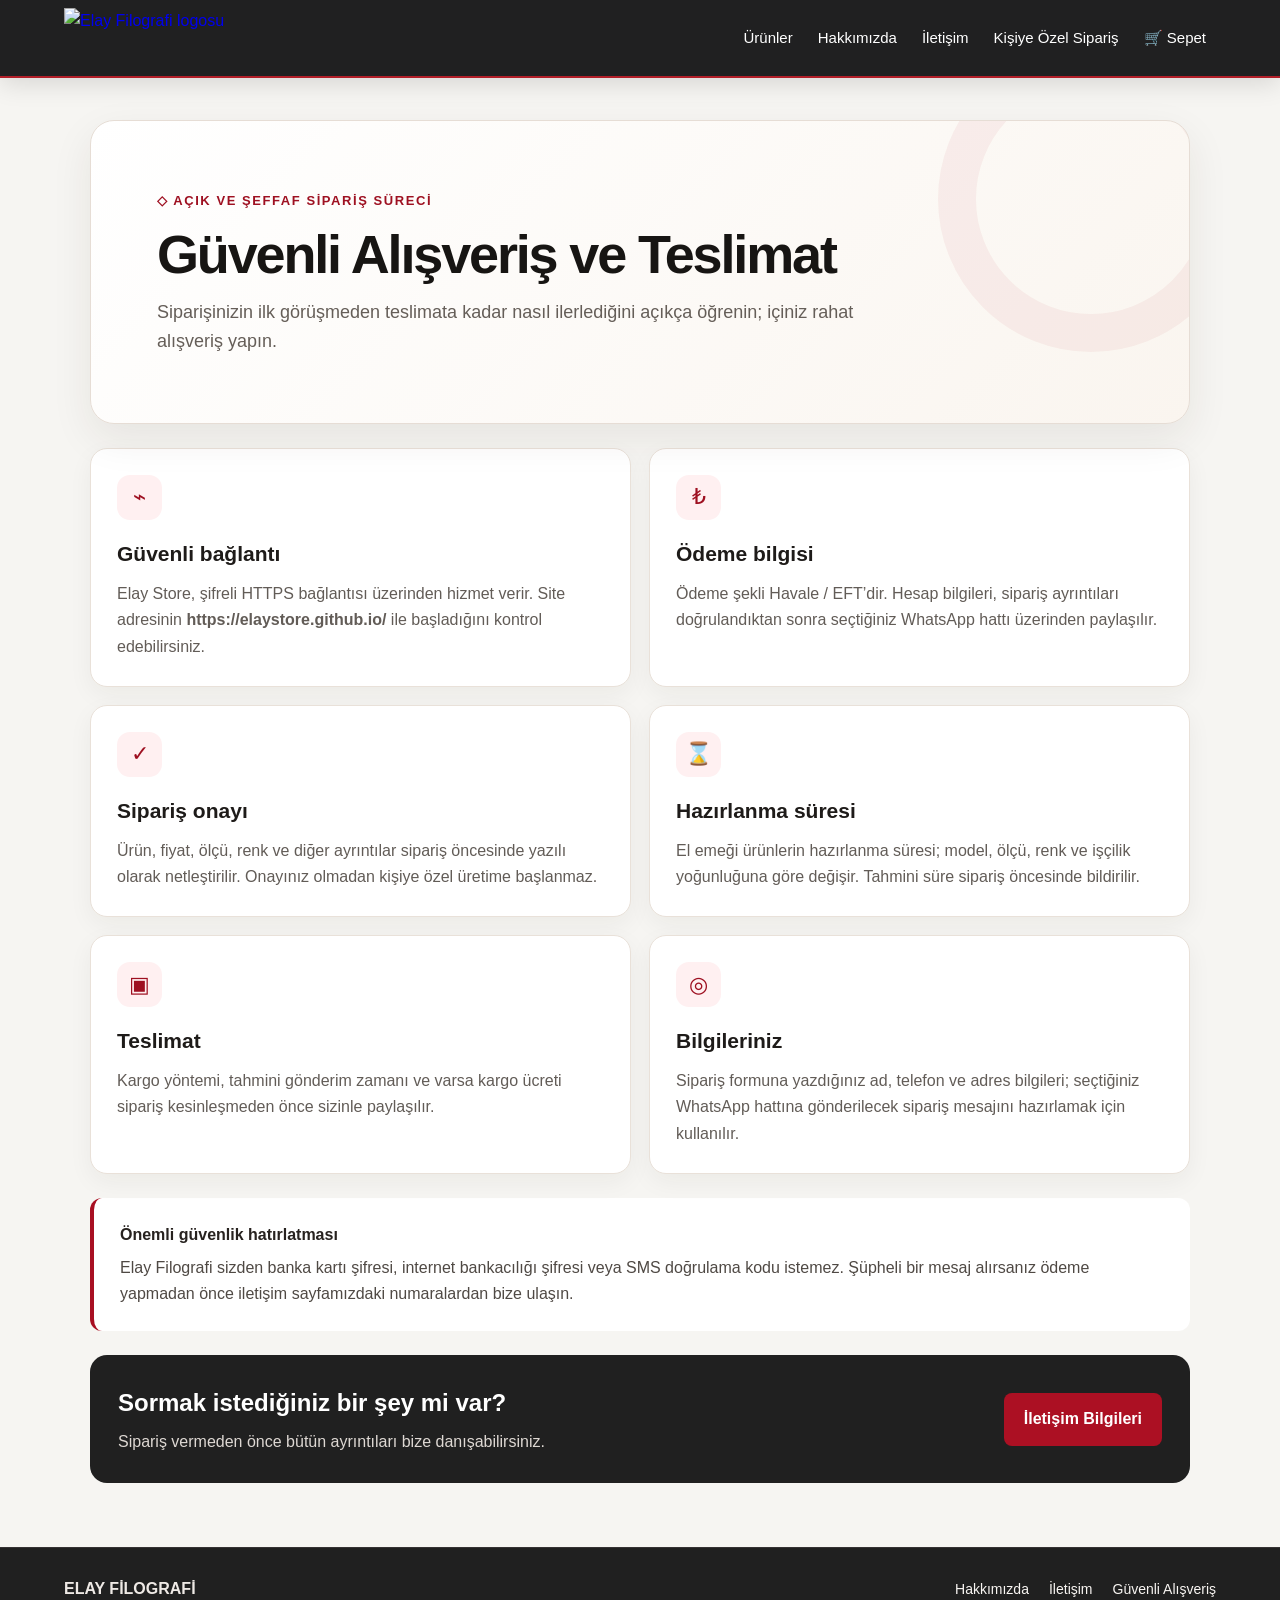
==== guvenli-alisveris.html @ cde24240 "Add files via upload" ====
<!doctype html>
<html lang="tr">
<head>
  <meta charset="utf-8">
  <meta name="viewport" content="width=device-width,initial-scale=1">
  <title>Güvenli Alışveriş ve Teslimat | Elay Store</title>
  <meta name="description" content="Elay Store sipariş, ödeme, hazırlanma ve teslimat süreci hakkında güvenli alışveriş bilgileri.">
  <meta name="robots" content="index, follow">
  <link rel="canonical" href="https://elaystore.github.io/guvenli-alisveris.html">
  <link rel="stylesheet" href="tema.css?v=18">
  <script src="analitik.js?v=1" defer></script>
  <style>
    *{box-sizing:border-box}
    body{margin:0;background:#f7f4f0;color:#292522;font-family:Arial,sans-serif;line-height:1.65}
    .guven-ana{width:min(1100px,calc(100% - 32px));margin:42px auto 64px}
    .guven-hero{position:relative;padding:clamp(34px,6vw,66px);overflow:hidden;border:1px solid #e6ddd5;border-radius:24px;background:linear-gradient(135deg,#fff 0%,#faf5ef 100%);box-shadow:0 15px 42px rgba(48,36,28,.08)}
    .guven-hero::after{position:absolute;right:-55px;top:-75px;width:230px;height:230px;border:38px solid rgba(168,15,34,.05);border-radius:50%;content:""}
    .guven-etiket{display:inline-flex;align-items:center;gap:8px;margin-bottom:14px;color:#9e1021;font-size:13px;font-weight:750;letter-spacing:.12em}
    .guven-hero h1{max-width:720px;margin:0 0 14px;color:#171513;font-size:clamp(34px,5vw,54px);line-height:1.08;letter-spacing:-.04em}
    .guven-hero p{max-width:760px;margin:0;color:#655e58;font-size:18px}
    .guven-kartlar{display:grid;grid-template-columns:repeat(2,minmax(0,1fr));gap:18px;margin-top:24px}
    .guven-kart{padding:26px;border:1px solid #e9e1d9;border-radius:17px;background:#fff;box-shadow:0 8px 24px rgba(48,36,28,.05)}
    .guven-kart .ikon{display:grid;width:45px;height:45px;margin-bottom:17px;place-items:center;border-radius:13px;color:#9e1021;background:#fff0f1;font-size:22px}
    .guven-kart h2{margin:0 0 9px;color:#1e1b19;font-size:21px}
    .guven-kart p{margin:0;color:#625c57}
    .guven-uyari{margin-top:24px;padding:24px 26px;border-left:4px solid #a80f22;border-radius:12px;background:#fff;color:#4f4944}
    .guven-uyari strong{display:block;margin-bottom:6px;color:#27221f}
    .guven-iletisim{display:flex;align-items:center;justify-content:space-between;gap:24px;margin-top:24px;padding:28px;border-radius:17px;color:#fff;background:#202020}
    .guven-iletisim h2{margin:0 0 6px;font-size:24px}.guven-iletisim p{margin:0;color:#ded8d3}
    .guven-iletisim a{flex:0 0 auto;padding:13px 20px;border-radius:8px;color:#fff;background:#ac1023;font-weight:700;text-decoration:none}
    @media(max-width:720px){.guven-ana{margin-top:24px}.guven-kartlar{grid-template-columns:1fr}.guven-iletisim{align-items:stretch;flex-direction:column}.guven-iletisim a{text-align:center}}
  </style>
</head>
<body class="urun-detay-body">
  <header>
    <a class="marka" href="index.html" aria-label="Elay Filografi ana sayfa">
      <img class="site-logo" src="elay-logo.jpeg?v=3" alt="Elay Filografi logosu">
    </a>
    <nav>
      <a href="index.html">Ürünler</a>
      <a href="hakkimizda.html">Hakkımızda</a>
      <a href="iletisim.html">İletişim</a>
      <a href="kisiye-ozel.html">Kişiye Özel Sipariş</a>
      <a href="sepet.html">🛒 Sepet</a>
    </nav>
  </header>

  <main class="guven-ana">
    <section class="guven-hero">
      <span class="guven-etiket">◇ AÇIK VE ŞEFFAF SİPARİŞ SÜRECİ</span>
      <h1>Güvenli Alışveriş ve Teslimat</h1>
      <p>Siparişinizin ilk görüşmeden teslimata kadar nasıl ilerlediğini açıkça öğrenin; içiniz rahat alışveriş yapın.</p>
    </section>

    <section class="guven-kartlar" aria-label="Alışveriş süreci bilgileri">
      <article class="guven-kart">
        <div class="ikon" aria-hidden="true">⌁</div>
        <h2>Güvenli bağlantı</h2>
        <p>Elay Store, şifreli HTTPS bağlantısı üzerinden hizmet verir. Site adresinin <strong>https://elaystore.github.io/</strong> ile başladığını kontrol edebilirsiniz.</p>
      </article>
      <article class="guven-kart">
        <div class="ikon" aria-hidden="true">₺</div>
        <h2>Ödeme bilgisi</h2>
        <p>Ödeme şekli Havale / EFT’dir. Hesap bilgileri, sipariş ayrıntıları doğrulandıktan sonra seçtiğiniz WhatsApp hattı üzerinden paylaşılır.</p>
      </article>
      <article class="guven-kart">
        <div class="ikon" aria-hidden="true">✓</div>
        <h2>Sipariş onayı</h2>
        <p>Ürün, fiyat, ölçü, renk ve diğer ayrıntılar sipariş öncesinde yazılı olarak netleştirilir. Onayınız olmadan kişiye özel üretime başlanmaz.</p>
      </article>
      <article class="guven-kart">
        <div class="ikon" aria-hidden="true">⌛</div>
        <h2>Hazırlanma süresi</h2>
        <p>El emeği ürünlerin hazırlanma süresi; model, ölçü, renk ve işçilik yoğunluğuna göre değişir. Tahmini süre sipariş öncesinde bildirilir.</p>
      </article>
      <article class="guven-kart">
        <div class="ikon" aria-hidden="true">▣</div>
        <h2>Teslimat</h2>
        <p>Kargo yöntemi, tahmini gönderim zamanı ve varsa kargo ücreti sipariş kesinleşmeden önce sizinle paylaşılır.</p>
      </article>
      <article class="guven-kart">
        <div class="ikon" aria-hidden="true">◎</div>
        <h2>Bilgileriniz</h2>
        <p>Sipariş formuna yazdığınız ad, telefon ve adres bilgileri; seçtiğiniz WhatsApp hattına gönderilecek sipariş mesajını hazırlamak için kullanılır.</p>
      </article>
    </section>

    <aside class="guven-uyari">
      <strong>Önemli güvenlik hatırlatması</strong>
      Elay Filografi sizden banka kartı şifresi, internet bankacılığı şifresi veya SMS doğrulama kodu istemez. Şüpheli bir mesaj alırsanız ödeme yapmadan önce iletişim sayfamızdaki numaralardan bize ulaşın.
    </aside>

    <section class="guven-iletisim">
      <div>
        <h2>Sormak istediğiniz bir şey mi var?</h2>
        <p>Sipariş vermeden önce bütün ayrıntıları bize danışabilirsiniz.</p>
      </div>
      <a href="iletisim.html">İletişim Bilgileri</a>
    </section>
  </main>

  <footer class="ana-footer">
    <strong>ELAY FİLOGRAFİ</strong>
    <div>
      <a href="hakkimizda.html">Hakkımızda</a>
      <a href="iletisim.html">İletişim</a>
      <a href="guvenli-alisveris.html">Güvenli Alışveriş</a>
    </div>
  </footer>
</body>
</html>
---- tema.css ----
:root {
    --elay-siyah: #202020;
    --elay-koyu: #2b2627;
    --elay-kirmizi: #d81f2a;
    --elay-kirmizi-koyu: #a80f18;
    --elay-pembe: #ed7f88;
    --elay-krem: #f7f3f1;
    --elay-beyaz: #ffffff;
    --elay-cizgi: #ead9d9;
}

body {
    color: var(--elay-koyu) !important;
    background-color: #eeeae6 !important;
    background-image:
        repeating-linear-gradient(0deg, rgba(255,255,255,.12) 0, rgba(255,255,255,.12) 1px, transparent 1px, transparent 4px),
        linear-gradient(135deg, #f2efeb, #e9e5e1) !important;
    background-attachment: fixed;
}

header {
    min-height: 86px;
    padding: 10px 6% !important;
    background: var(--elay-siyah) !important;
    border-bottom: 3px solid var(--elay-kirmizi);
    box-shadow: 0 5px 20px rgba(0, 0, 0, .16);
}

.marka {
    display: inline-flex !important;
    align-items: center;
    flex: 0 0 auto;
    margin: 0 !important;
    text-decoration: none;
}

.site-logo {
    display: block;
    width: 205px;
    height: 68px;
    object-fit: contain;
    object-position: left center;
    border-radius: 8px;
}

nav a,
header > a:not(.marka) {
    border-radius: 8px;
    padding: 9px 10px;
    transition: background-color .2s ease, color .2s ease;
}

nav a:hover,
header > a:not(.marka):hover {
    color: #fff !important;
    background: rgba(216, 31, 42, .88);
}

#cikisBtn {
    border-color: var(--elay-pembe) !important;
}

.container,
main {
    position: relative;
}

.giris-vitrin {
    position: relative;
    overflow: hidden;
    margin: 0 0 28px;
    min-height: 335px;
    padding: 58px 56px;
    border-radius: 18px;
    background:
        linear-gradient(90deg, rgba(244,241,237,.99) 0%, rgba(244,241,237,.97) 39%, rgba(244,241,237,.76) 58%, rgba(244,241,237,.12) 100%),
        url("tablo-01.png") center 43% / cover no-repeat;
    color: var(--elay-siyah);
    box-shadow: 0 10px 28px rgba(32, 32, 32, .18);
}

.giris-vitrin::after {
    content: none;
}

.giris-vitrin h2 {
    position: relative;
    max-width: 650px;
    margin: 0 0 42px;
    color: var(--elay-siyah) !important;
    font-family: Georgia, "Times New Roman", serif;
    font-size: clamp(34px, 5vw, 57px);
    font-weight: 500;
    line-height: 1.08;
}

.giris-vitrin h2::after {
    content: "";
    position: absolute;
    left: 0;
    bottom: -22px;
    width: min(480px, 78%);
    height: 2px;
    background: linear-gradient(90deg, var(--elay-kirmizi), var(--elay-pembe), transparent);
}

.giris-vitrin p {
    position: relative;
    max-width: 520px;
    margin: 0;
    color: #3f393a;
    font-size: 17px;
    line-height: 1.6;
}

.urun,
.sepet-kutusu,
.siparis-kutusu,
.detay,
.kutu,
.hero,
.panel {
    border: 1px solid rgba(216, 31, 42, .12);
    background-color: #fffdfb !important;
    box-shadow: 0 8px 28px rgba(52, 32, 34, .09) !important;
}

.urun:hover {
    box-shadow: 0 13px 30px rgba(168, 15, 24, .16) !important;
}

.ters-resim {
    transform: rotate(180deg);
}

.yorumlar {
    max-width: 1050px;
    margin: 0 auto 44px;
    padding: 30px 34px;
    border: 1px solid rgba(216, 31, 42, .12);
    border-radius: 18px;
    background: #fffdfb;
    box-shadow: 0 8px 28px rgba(52, 32, 34, .09);
}

.yorumlar-ust {
    display: flex;
    align-items: center;
    justify-content: space-between;
    gap: 20px;
    padding-bottom: 20px;
    border-bottom: 1px solid var(--elay-cizgi);
}

.yorumlar h2 {
    margin: 0 0 7px;
    color: var(--elay-siyah);
    font-size: 28px;
}

.yorum-ozet {
    margin: 0;
    color: #6b6263;
    font-size: 15px;
}

.yorum-ortalama {
    flex: 0 0 auto;
    min-width: 112px;
    padding: 11px 15px;
    border-radius: 12px;
    background: #fff5f5;
    color: #d99a00;
    text-align: center;
    font-size: 19px;
    font-weight: 700;
}

.yorum-giris-uyari {
    margin-top: 22px;
    padding: 15px 17px;
    border-radius: 11px;
    background: #f5f1ee;
    color: #4f4748;
    font-size: 16px;
}

.yorum-giris-uyari a {
    color: var(--elay-kirmizi-koyu);
    font-weight: 700;
}

.yorum-formu {
    margin-top: 22px;
    padding: 20px;
    border: 1px solid var(--elay-cizgi);
    border-radius: 14px;
    background: #fffafa;
}

.yorum-formu fieldset {
    margin: 0 0 15px;
    padding: 0;
    border: 0;
}

.yorum-formu legend,
.yorum-formu > label {
    display: block;
    margin-bottom: 8px;
    color: var(--elay-siyah);
    font-size: 15px;
    font-weight: 700;
}

.yildiz-secimi {
    display: inline-flex;
    flex-direction: row-reverse;
    justify-content: flex-end;
}

.yildiz-secimi input {
    position: absolute;
    opacity: 0;
    pointer-events: none;
}

.yildiz-secimi label {
    padding: 1px 3px;
    color: #c8c2bd;
    font-size: 33px;
    line-height: 1;
    cursor: pointer;
}

.yildiz-secimi label:hover,
.yildiz-secimi label:hover ~ label,
.yildiz-secimi input:checked ~ label,
.yildiz-secimi input:focus-visible + label {
    color: #e7a900;
}

.yorum-formu textarea {
    width: 100%;
    min-height: 110px;
    padding: 13px 14px;
    resize: vertical;
    border: 1px solid #d6ccca;
    border-radius: 10px;
    background: #fff;
    color: var(--elay-siyah);
    font: inherit;
    font-size: 16px;
    line-height: 1.5;
}

.yorum-formu textarea:focus {
    outline: 2px solid rgba(216, 31, 42, .25);
    border-color: var(--elay-kirmizi);
}

.yorum-form-alt {
    display: flex;
    align-items: center;
    justify-content: space-between;
    gap: 16px;
    margin-top: 12px;
}

.yorum-form-alt small {
    color: #766d6e;
}

.yorum-form-alt button {
    width: auto;
    min-width: 165px;
    margin: 0;
    padding: 12px 18px;
    background: var(--elay-kirmizi);
}

.yorum-form-alt button:hover {
    background: var(--elay-kirmizi-koyu);
}

.yorum-form-alt button:disabled {
    cursor: wait;
    opacity: .65;
}

.yorum-mesaj {
    min-height: 20px;
    margin: 12px 0 0;
    color: var(--elay-kirmizi-koyu);
    font-size: 14px;
    font-weight: 700;
}

.yorum-listesi {
    display: grid;
    gap: 14px;
    margin-top: 24px;
}

.yorum-karti {
    padding: 18px;
    border: 1px solid #eee3e1;
    border-radius: 13px;
    background: #fff;
}

.yorum-karti-ust {
    display: flex;
    align-items: flex-start;
    justify-content: space-between;
    gap: 15px;
}

.yorum-karti h3 {
    margin: 0 0 5px;
    color: var(--elay-siyah);
    font-size: 17px;
}

.yorum-yildizlari {
    color: #e7a900;
    letter-spacing: 1px;
}

.yorum-tarih {
    color: #817879;
    font-size: 13px;
    white-space: nowrap;
}

.yorum-karti p {
    margin: 13px 0 0;
    color: #4a4243;
    font-size: 16px;
    line-height: 1.55;
    white-space: pre-wrap;
    overflow-wrap: anywhere;
}

.yorum-sil-btn {
    width: auto !important;
    min-width: 0;
    margin: 12px 0 0 !important;
    padding: 8px 12px !important;
    border: 1px solid #efc8cb !important;
    border-radius: 8px !important;
    background: #fff2f3 !important;
    color: var(--elay-kirmizi-koyu) !important;
    font-size: 14px !important;
}

.yorum-sil-btn:hover {
    background: #ffe4e6 !important;
}

.yorum-sil-btn:disabled {
    cursor: wait;
    opacity: .6;
}

.yorum-yok,
.yorum-yukleniyor,
.yorum-hata {
    margin: 0;
    padding: 18px;
    border-radius: 12px;
    background: #f7f3f1;
    color: #6c6263;
    text-align: center;
}

@media (max-width: 700px) {
    .yorumlar {
        margin: 0 16px 30px;
        padding: 22px 20px;
    }

    .yorumlar-ust,
    .yorum-karti-ust,
    .yorum-form-alt {
        align-items: flex-start;
        flex-direction: column;
    }

    .yorum-form-alt button {
        width: 100%;
    }
}

.ozel-siparis {
    margin: 42px 0 10px;
    padding: 38px 42px;
    border: 1px solid var(--elay-cizgi);
    border-top: 6px solid var(--elay-kirmizi);
    border-radius: 20px;
    background: #fffdfb;
    box-shadow: 0 10px 30px rgba(52, 32, 34, .1);
}

.ozel-siparis h2 {
    position: relative;
    display: inline-block;
    margin: 0 0 30px;
    color: var(--elay-siyah);
    font-size: 34px;
}

.ozel-siparis h2::after {
    content: "";
    position: absolute;
    left: 0;
    bottom: -12px;
    width: 72%;
    height: 3px;
    border-radius: 3px;
    background: var(--elay-kirmizi);
}

.ozel-siparis > p {
    max-width: 720px;
    margin: 0 0 25px;
    color: #514849;
    font-size: 18px;
    line-height: 1.6;
}

.ozel-adimlar {
    display: grid;
    grid-template-columns: repeat(3, 1fr);
    gap: 14px;
    margin: 0 0 28px;
}

.ozel-adimlar div {
    display: flex;
    align-items: center;
    gap: 12px;
    min-height: 74px;
    padding: 15px 17px;
    border: 1px solid var(--elay-cizgi);
    border-radius: 13px;
    background: #fff7f7;
    color: var(--elay-kirmizi-koyu);
    font-weight: 700;
}

.ozel-adimlar strong {
    font-size: 22px;
}

.ozel-siparis h3 {
    margin: 0 0 15px;
    color: var(--elay-siyah);
    font-size: 23px;
}

.ozel-hatlar {
    display: grid;
    grid-template-columns: repeat(2, 1fr);
    gap: 14px;
}

.ozel-hatlar a {
    display: flex;
    align-items: center;
    justify-content: center;
    min-height: 58px;
    padding: 13px 18px;
    border-radius: 11px;
    background: #169447;
    color: #fff;
    text-align: center;
    text-decoration: none;
    font-size: 17px;
    font-weight: 700;
    transition: background-color .2s ease, transform .2s ease;
}

.ozel-hatlar a:hover {
    background: #107738;
    transform: translateY(-2px);
}

.kategoriler button.aktif,
.sepet-btn,
.detay button,
.ana-btn,
.devam {
    color: #fff !important;
    background: linear-gradient(135deg, var(--elay-kirmizi), var(--elay-kirmizi-koyu)) !important;
}

.kategoriler button:hover {
    color: #fff !important;
    background: var(--elay-siyah) !important;
}

.whatsapp-btn {
    box-shadow: 0 7px 16px rgba(22, 140, 77, .2);
}

.hero {
    border-top: 5px solid var(--elay-kirmizi) !important;
}

.hero h2,
.panel h2,
.kart h3,
.grup h3 {
    color: var(--elay-kirmizi-koyu) !important;
}

.etiket {
    color: var(--elay-kirmizi-koyu) !important;
    background: #fdebec !important;
}

.kart,
.baglanti,
.secim {
    border-color: var(--elay-cizgi) !important;
    background: #fffafa !important;
}

.baglanti:hover {
    background: #fdebec !important;
}

.kutu {
    border-top: 5px solid var(--elay-kirmizi);
}

input:focus,
textarea:focus {
    border-color: var(--elay-kirmizi) !important;
    outline: 3px solid rgba(216, 31, 42, .12);
}

footer {
    color: #6e5c5e !important;
}

.cerez-bildirimi {
    position: fixed;
    right: 22px;
    bottom: 22px;
    left: 22px;
    z-index: 9999;
    display: flex;
    align-items: center;
    justify-content: space-between;
    gap: 22px;
    width: min(760px, calc(100% - 44px));
    margin-left: auto;
    padding: 18px 20px;
    border: 1px solid var(--elay-cizgi);
    border-left: 5px solid var(--elay-kirmizi);
    border-radius: 15px;
    background: #fffdfb;
    color: var(--elay-koyu);
    box-shadow: 0 10px 35px rgba(32, 32, 32, .22);
}

.cerez-bildirimi strong {
    display: block;
    margin-bottom: 5px;
    font-size: 17px;
}

.cerez-bildirimi p {
    margin: 0;
    font-size: 14px;
    line-height: 1.45;
}

.cerez-butonlari {
    display: flex;
    flex: 0 0 auto;
    gap: 9px;
}

.cerez-butonlari button {
    min-width: 94px;
    margin: 0;
    padding: 10px 13px;
    border: 0;
    border-radius: 9px;
    cursor: pointer;
    font-weight: 700;
}

.cerez-reddet {
    background: #ece8e5;
    color: #3d3738;
}

.cerez-kabul {
    background: var(--elay-kirmizi);
    color: #fff;
}

@media (max-width: 760px) {
    header {
        display: block !important;
        min-height: auto;
        padding: 9px 14px 11px !important;
        text-align: center;
    }

    .marka {
        width: 100%;
        justify-content: center;
    }

    .site-logo {
        width: 155px;
        height: 53px;
        object-position: center;
    }

    nav {
        display: flex !important;
        flex-wrap: wrap;
        justify-content: center;
        align-items: center;
        gap: 3px 6px !important;
        width: 100%;
        margin-top: 6px !important;
    }

    nav a {
        margin: 0 !important;
        padding: 6px 7px;
        font-size: 14px;
        line-height: 1.2;
    }

    #cikisBtn {
        margin: 2px 0 !important;
        padding: 6px 8px !important;
        font-size: 13px;
    }

    .container {
        margin-top: 22px !important;
        padding: 0 14px !important;
    }

    .giris-vitrin {
        min-height: 265px;
        margin-bottom: 22px;
        padding: 30px 23px;
        background:
            linear-gradient(90deg, rgba(244,241,237,.97) 0%, rgba(244,241,237,.9) 64%, rgba(244,241,237,.38) 100%),
            url("tablo-01.png") 68% 42% / cover no-repeat;
    }

    .giris-vitrin h2 {
        margin-bottom: 34px;
        font-size: 34px;
    }

    .giris-vitrin h2::after {
        bottom: -17px;
    }

    .giris-vitrin p {
        max-width: 92%;
        font-size: 15px;
        line-height: 1.55;
    }

    .kategoriler {
        gap: 8px !important;
        margin: 14px 0 24px !important;
    }

    .kategoriler button {
        padding: 10px 13px !important;
        font-size: 14px !important;
    }

    .ozel-siparis {
        margin-top: 30px;
        padding: 27px 20px;
    }

    .ozel-siparis h2 {
        font-size: 29px;
    }

    .ozel-siparis > p {
        font-size: 16px;
    }

    .ozel-adimlar,
    .ozel-hatlar {
        grid-template-columns: 1fr;
    }

    .ozel-adimlar {
        gap: 10px;
    }

    .ozel-adimlar div {
        min-height: 62px;
    }

    .cerez-bildirimi {
        right: 12px;
        bottom: 12px;
        left: 12px;
        display: block;
        width: auto;
        padding: 16px;
    }

    .cerez-butonlari {
        justify-content: flex-end;
        margin-top: 13px;
    }
}

/* Zarif ve ferah ana sayfa yenilemesi */
:root {
    --elay-arka-plan: #f6f5f2;
    --elay-kart: #ffffff;
    --elay-yazi: #252223;
    --elay-ikincil-yazi: #6f696a;
    --elay-ince-cizgi: #e6e1dc;
    --elay-altin: #b68a4b;
}

html {
    scroll-behavior: smooth;
}

body {
    overflow-x: hidden;
    background: var(--elay-arka-plan) !important;
    background-image: none !important;
    color: var(--elay-yazi) !important;
}

header {
    position: sticky;
    top: 0;
    z-index: 1000;
    min-height: 78px;
    padding: 8px max(5%, 24px) !important;
    border-bottom: 2px solid rgba(216, 31, 42, .8);
    background: rgba(28, 28, 29, .98) !important;
    box-shadow: 0 6px 24px rgba(0, 0, 0, .12);
}

.site-logo {
    width: 190px;
    height: 60px;
    border-radius: 0;
}

header nav {
    display: flex;
    align-items: center;
    justify-content: flex-end;
    gap: 2px;
}

header nav a,
header nav button {
    margin-left: 3px !important;
    font-size: 15px;
    white-space: nowrap;
}

.container {
    width: min(1320px, calc(100% - 40px));
    max-width: none !important;
    margin: 26px auto 54px !important;
    padding: 0 !important;
}

.giris-vitrin {
    display: flex;
    align-items: center;
    min-height: 410px;
    margin-bottom: 0;
    padding: 64px clamp(34px, 6vw, 82px);
    border: 1px solid #ebe6e0;
    border-radius: 22px 22px 0 0;
    background:
        linear-gradient(90deg, rgba(251,250,248,.99) 0%, rgba(251,250,248,.98) 41%, rgba(251,250,248,.78) 56%, rgba(251,250,248,.08) 82%),
        url("tablo-01.png") 82% 43% / 56% auto no-repeat,
        #ebe7e1 !important;
    box-shadow: 0 14px 42px rgba(45, 38, 38, .10);
}

.vitrin-icerik {
    position: relative;
    z-index: 1;
    width: min(570px, 54%);
}

.vitrin-etiket {
    display: inline-block;
    margin-bottom: 17px;
    color: var(--elay-kirmizi-koyu);
    font-size: 12px;
    font-weight: 800;
    letter-spacing: .18em;
}

.giris-vitrin h2 {
    margin: 0 0 20px;
    font-size: clamp(42px, 4.8vw, 66px);
    font-weight: 500;
    letter-spacing: -.035em;
    line-height: 1.02;
}

.giris-vitrin h2::after {
    content: none;
}

.giris-vitrin p {
    max-width: 540px;
    margin-bottom: 27px;
    color: #4d4748;
    font-size: 18px;
    line-height: 1.65;
}

.vitrin-butonlar {
    display: flex;
    flex-wrap: wrap;
    gap: 12px;
}

.vitrin-butonlar a {
    display: inline-flex;
    align-items: center;
    justify-content: center;
    min-height: 48px;
    padding: 12px 22px;
    border: 1px solid var(--elay-kirmizi);
    border-radius: 10px;
    text-decoration: none;
    font-size: 15px;
    font-weight: 800;
    transition: transform .2s ease, box-shadow .2s ease, background .2s ease;
}

.vitrin-butonlar a:hover {
    transform: translateY(-2px);
}

.vitrin-soz {
    position: relative;
    width: fit-content;
    margin: 24px 0 0 !important;
    padding: 0 44px;
    color: #766d69 !important;
    font-family: Georgia, "Times New Roman", serif;
    font-size: 16px !important;
    font-style: italic;
    line-height: 1.4 !important;
}

.vitrin-soz::before,
.vitrin-soz::after {
    content: "";
    position: absolute;
    top: 50%;
    width: 32px;
    height: 1px;
    background: #c7ad8a;
}

.vitrin-soz::before {
    left: 0;
}

.vitrin-soz::after {
    right: 0;
}

.vitrin-birincil {
    background: linear-gradient(135deg, var(--elay-kirmizi), var(--elay-kirmizi-koyu));
    color: #fff;
    box-shadow: 0 8px 18px rgba(168, 15, 24, .18);
}

.vitrin-ikincil {
    background: rgba(255, 255, 255, .75);
    color: var(--elay-kirmizi-koyu);
}

.guven-seridi {
    display: grid;
    grid-template-columns: repeat(3, 1fr);
    margin: 0 0 48px;
    border: 1px solid #ebe6e0;
    border-top: 0;
    border-radius: 0 0 18px 18px;
    background: #fff;
    box-shadow: 0 14px 30px rgba(45, 38, 38, .06);
}

.guven-seridi > div {
    display: flex;
    align-items: center;
    justify-content: center;
    gap: 13px;
    min-height: 84px;
    padding: 15px 22px;
}

.guven-seridi > div + div {
    border-left: 1px solid var(--elay-ince-cizgi);
}

.guven-seridi > div > span {
    display: grid;
    flex: 0 0 42px;
    width: 42px;
    height: 42px;
    place-items: center;
    border: 1px solid #e7d9c3;
    border-radius: 50%;
    color: var(--elay-kirmizi-koyu);
    background: #fbf7f1;
    font-size: 23px;
}

.guven-seridi p {
    margin: 0;
}

.guven-seridi strong,
.guven-seridi small {
    display: block;
}

.guven-seridi strong {
    margin-bottom: 4px;
    color: var(--elay-yazi);
    font-family: Georgia, "Times New Roman", serif;
    font-size: 18px;
    font-weight: 600;
}

.guven-seridi small {
    color: var(--elay-ikincil-yazi);
    font-size: 13px;
    line-height: 1.35;
}

.bolum-baslik {
    display: flex;
    align-items: end;
    justify-content: space-between;
    gap: 20px;
    margin-bottom: 15px;
}

.bolum-baslik span {
    display: block;
    margin-bottom: 5px;
    color: var(--elay-kirmizi-koyu);
    font-size: 12px;
    font-weight: 800;
    letter-spacing: .14em;
    text-transform: uppercase;
}

.bolum-baslik h2 {
    margin: 0;
    color: var(--elay-yazi);
    font-family: Georgia, "Times New Roman", serif;
    font-size: clamp(29px, 3vw, 40px);
    font-weight: 600;
    letter-spacing: -.02em;
}

.kategoriler {
    display: grid !important;
    grid-template-columns: repeat(5, minmax(0, 1fr));
    margin: 0 0 46px !important;
    padding-bottom: 3px;
}

.kategoriler button {
    width: 100% !important;
    min-height: 44px;
    padding: 10px 18px !important;
    border-color: #ddd7d2 !important;
    border-radius: 999px !important;
    background: #fff !important;
    color: #383334 !important;
    box-shadow: 0 3px 10px rgba(45, 38, 38, .04);
}

.kategoriler button.aktif {
    border-color: var(--elay-kirmizi) !important;
    background: var(--elay-kirmizi) !important;
}

.urunler-baslik {
    padding-top: 3px;
}

.urunler {
    grid-template-columns: repeat(4, minmax(0, 1fr));
    gap: 22px;
}

.urun {
    display: flex;
    flex-direction: column;
    min-width: 0;
    padding: 13px 13px 15px !important;
    border: 1px solid var(--elay-ince-cizgi) !important;
    border-radius: 16px !important;
    background: var(--elay-kart) !important;
    box-shadow: 0 8px 24px rgba(45, 38, 38, .07) !important;
    transition: transform .25s ease, box-shadow .25s ease, border-color .25s ease;
}

.urun:hover {
    border-color: #d9ccc5 !important;
    box-shadow: 0 15px 34px rgba(45, 38, 38, .12) !important;
    transform: translateY(-5px);
}

.urun img {
    height: 285px;
    border-radius: 11px !important;
    background: #f2efeb !important;
}

.urun h2 {
    min-height: 48px;
    margin: 16px 3px 8px;
    color: #282425;
    font-family: Georgia, "Times New Roman", serif;
    font-size: 18px;
    font-weight: 600;
    line-height: 1.35;
}

.urun .puan {
    min-height: 22px;
    margin: 0 3px 6px;
    color: #d89a24;
    font-size: 14px;
}

.urun .eski-fiyat {
    margin: 0 3px 2px;
    font-size: 14px;
}

.urun .fiyat {
    margin: 2px 3px;
    color: #1f1c1d;
    font-family: Georgia, "Times New Roman", serif;
    font-size: 24px;
}

.urun .indirim {
    align-self: flex-start;
    margin: 3px 3px 0;
}

.urun .stok {
    margin: 11px 3px 13px;
    color: #277448;
    font-size: 14px;
}

.urun .sepet-btn {
    margin-top: auto;
    min-height: 44px;
    border-radius: 9px;
    box-shadow: 0 6px 13px rgba(168, 15, 24, .14);
}

.ana-footer {
    display: flex;
    align-items: center;
    justify-content: space-between;
    gap: 28px;
    padding: 28px max(5%, 24px);
    border-top: 1px solid #363233;
    background: #202020;
    color: #eee9e5 !important;
}

.ana-footer > div {
    display: flex;
    align-items: center;
    gap: 20px;
}

.ana-footer img {
    width: 145px;
    height: 48px;
    object-fit: contain;
}

.ana-footer p {
    margin: 0;
    color: #c8c1bd;
    font-size: 14px;
}

.ana-footer nav {
    display: flex;
    flex-wrap: wrap;
    gap: 18px;
}

.ana-footer a {
    color: #f8f5f2;
    text-decoration: none;
    font-size: 14px;
}

.ana-footer a:hover {
    color: #ff8b91;
}

@media (max-width: 1080px) {
    header {
        align-items: flex-start;
    }

    header nav {
        flex-wrap: wrap;
    }

    .urunler {
        grid-template-columns: repeat(3, minmax(0, 1fr));
    }

    .giris-vitrin {
        background-size: auto, 65% auto, auto !important;
        background-position: 0 0, 92% 45%, 0 0 !important;
    }
}

@media (max-width: 820px) {
    header {
        position: relative;
    }

    .container {
        width: min(100% - 28px, 700px);
        margin-top: 20px !important;
    }

    .giris-vitrin {
        min-height: 380px;
        padding: 46px 34px;
        background:
            linear-gradient(90deg, rgba(251,250,248,.98) 0%, rgba(251,250,248,.94) 58%, rgba(251,250,248,.34) 100%),
            url("tablo-01.png") 86% 45% / auto 100% no-repeat,
            #ebe7e1 !important;
    }

    .vitrin-icerik {
        width: 68%;
    }

    .giris-vitrin h2 {
        font-size: clamp(39px, 8vw, 54px);
    }

    .guven-seridi {
        grid-template-columns: 1fr;
    }

    .guven-seridi > div {
        justify-content: flex-start;
        min-height: 70px;
        padding-left: 28px;
    }

    .guven-seridi > div + div {
        border-top: 1px solid var(--elay-ince-cizgi);
        border-left: 0;
    }

    .urunler {
        grid-template-columns: repeat(2, minmax(0, 1fr));
    }

    .kategoriler {
        grid-template-columns: repeat(2, minmax(0, 1fr));
    }

    .kategoriler button:first-child {
        grid-column: 1 / -1;
    }

    .ana-footer,
    .ana-footer > div {
        align-items: flex-start;
        flex-direction: column;
    }
}

@media (max-width: 560px) {
    .container {
        width: calc(100% - 24px);
        padding: 0 !important;
    }

    .giris-vitrin {
        min-height: 485px;
        padding: 34px 24px 208px;
        border-radius: 17px 17px 0 0;
        background:
            linear-gradient(180deg, rgba(251,250,248,.99) 0%, rgba(251,250,248,.97) 54%, rgba(251,250,248,.28) 77%, rgba(251,250,248,.08) 100%),
            url("tablo-01.png") center bottom / 100% auto no-repeat,
            #ebe7e1 !important;
    }

    .vitrin-icerik {
        width: 100%;
    }

    .vitrin-etiket {
        margin-bottom: 13px;
        font-size: 10px;
        letter-spacing: .12em;
    }

    .giris-vitrin h2 {
        margin-bottom: 14px;
        font-size: 39px;
    }

    .giris-vitrin p {
        margin-bottom: 20px;
        font-size: 16px;
        line-height: 1.5;
    }

    .vitrin-butonlar a {
        flex: 1 1 100%;
        min-height: 45px;
        padding: 10px 14px;
    }

    .guven-seridi {
        margin-bottom: 36px;
    }

    .guven-seridi > div {
        padding-left: 18px;
    }

    .bolum-baslik h2 {
        font-size: 30px;
    }

    .kategoriler {
        display: flex !important;
        flex-wrap: nowrap;
        margin-bottom: 35px !important;
        padding-bottom: 8px;
        overflow-x: auto;
        scrollbar-width: thin;
    }

    .kategoriler button {
        width: auto !important;
        flex: 0 0 auto;
    }

    .urunler {
        grid-template-columns: 1fr;
        gap: 16px;
    }

    .urun img {
        height: 320px;
    }

    .ana-footer {
        padding: 25px 20px;
    }

    .ana-footer > div {
        gap: 10px;
    }
}

/* Modern ve sade yazı düzeni */
body,
button,
input,
textarea,
select,
nav,
.giris-vitrin h2,
.bolum-baslik h2,
.guven-seridi strong,
.urun h2,
.urun .fiyat,
.vitrin-soz,
.yorumlar h2,
.yorum-karti h3,
.ozel-siparis h2,
.ozel-siparis h3 {
    font-family: "Segoe UI Variable", "Segoe UI", Roboto, Helvetica, Arial, sans-serif !important;
}

.giris-vitrin h2 {
    font-weight: 750;
    letter-spacing: -.045em;
}

.bolum-baslik h2,
.ozel-siparis h2,
.yorumlar h2 {
    font-weight: 720;
    letter-spacing: -.025em;
}

.urun h2,
.guven-seridi strong,
.ozel-siparis h3,
.yorum-karti h3 {
    font-weight: 650;
    letter-spacing: -.01em;
}

.urun .fiyat {
    font-weight: 750;
    letter-spacing: -.02em;
}

/* Ürün detay sayfası */
.urun-detay-body > header {
    display: flex;
    align-items: center;
    justify-content: space-between;
}

.urun-detay-body > header nav a {
    color: #fff;
    text-decoration: none;
}

.urun-detay-body > header nav button {
    color: #fff;
    background: transparent;
}

.urun-detay-sayfasi {
    width: min(1240px, calc(100% - 40px));
    margin: 0 auto;
    padding: 28px 0 0;
}

.urun-iz {
    display: flex;
    align-items: center;
    gap: 10px;
    margin-bottom: 25px;
    color: #79736d;
    font-size: 14px;
}

.urun-iz a {
    color: #79736d;
    text-decoration: none;
}

.urun-iz a:hover {
    color: #a80f22;
}

.urun-iz strong {
    color: #2a2826;
    font-weight: 600;
}

.yeni-detay {
    display: grid;
    grid-template-columns: minmax(0, 1.03fr) minmax(360px, .97fr);
    gap: clamp(30px, 5vw, 68px);
    max-width: none;
    margin: 0;
    padding: 0;
    border: 0;
    border-radius: 0;
    background: transparent !important;
    box-shadow: none !important;
}

.yeni-detay > .resim {
    display: block;
    min-width: 0;
    padding: 24px;
    border: 1px solid #e9e3dc;
    border-radius: 20px;
    background: linear-gradient(145deg, #f8f5f1, #eee8e1);
    box-shadow: 0 12px 34px rgba(45, 36, 29, .08);
}

.yeni-detay .galeri-ana {
    position: relative;
    display: block;
    width: 100%;
    margin: 0 !important;
    padding: 0 !important;
    border: 0 !important;
    border-radius: 12px !important;
    background: #f5f1ed !important;
    box-shadow: none !important;
    cursor: zoom-in;
    overflow: hidden;
}

.yeni-detay .galeri-ana #resim {
    display: block;
    width: 100%;
    height: 560px;
    border-radius: 12px;
    object-fit: contain;
    filter: drop-shadow(0 10px 12px rgba(35, 28, 22, .12));
}

.yeni-detay .galeri-ana > span {
    position: absolute;
    right: 14px;
    bottom: 14px;
    padding: 8px 12px;
    border: 1px solid rgba(255, 255, 255, .7);
    border-radius: 999px;
    color: #fff;
    background: rgba(22, 20, 18, .72);
    backdrop-filter: blur(6px);
    font-size: 13px;
    font-weight: 650;
    opacity: 0;
    transform: translateY(4px);
    transition: opacity .18s ease, transform .18s ease;
}

.yeni-detay .galeri-ana:hover > span,
.yeni-detay .galeri-ana:focus-visible > span {
    opacity: 1;
    transform: translateY(0);
}

.galeri-kucuk {
    display: grid;
    grid-template-columns: repeat(3, minmax(0, 1fr));
    gap: 10px;
    margin-top: 14px;
}

.galeri-kucuk button {
    display: block;
    width: 100%;
    margin: 0 !important;
    padding: 4px !important;
    border: 2px solid transparent !important;
    border-radius: 10px !important;
    background: rgba(255, 255, 255, .82) !important;
    box-shadow: none !important;
    cursor: pointer;
    transition: border-color .18s ease, transform .18s ease;
}

.galeri-kucuk button:hover {
    transform: translateY(-2px);
}

.galeri-kucuk button.aktif {
    border-color: #ad1023 !important;
}

.galeri-kucuk img {
    display: block;
    width: 100%;
    height: 105px;
    border-radius: 7px;
    background: #f5f1ed;
    object-fit: contain;
}

.galeri-modal {
    position: fixed;
    inset: 0;
    z-index: 10000;
    display: grid;
    padding: clamp(20px, 5vw, 60px);
    place-items: center;
    background: rgba(15, 13, 12, .88);
    backdrop-filter: blur(7px);
}

.galeri-modal[hidden] {
    display: none !important;
}

.galeri-modal > img {
    max-width: min(1180px, 94vw);
    max-height: 88vh;
    border-radius: 12px;
    background: #f4f0eb;
    box-shadow: 0 24px 70px rgba(0, 0, 0, .38);
    object-fit: contain;
}

.galeri-kapat {
    position: fixed;
    top: 18px;
    right: 22px;
    width: 46px !important;
    height: 46px;
    margin: 0 !important;
    padding: 0 !important;
    border: 1px solid rgba(255, 255, 255, .45) !important;
    border-radius: 50% !important;
    color: #fff !important;
    background: rgba(0, 0, 0, .45) !important;
    box-shadow: none !important;
    font-size: 30px !important;
    line-height: 1;
    cursor: pointer;
}

body.galeri-acik {
    overflow: hidden;
}

.yeni-detay .detay-bilgi {
    min-width: 0;
    padding: 18px 0 0;
}

.detay-etiket {
    display: flex;
    align-items: center;
    gap: 13px;
    margin-bottom: 15px;
    color: #9f1020;
    font-size: 12px;
    font-weight: 750;
    letter-spacing: .18em;
}

.detay-etiket::before {
    width: 28px;
    height: 1px;
    background: #bf9d6a;
    content: "";
}

.yeni-detay .detay-bilgi h1 {
    margin: 0 0 13px;
    color: #171615;
    font-size: clamp(34px, 4vw, 52px);
    font-weight: 740;
    letter-spacing: -.04em;
    line-height: 1.08;
}

.yeni-detay .puan {
    min-height: 24px;
    margin-bottom: 22px;
    color: #df8100;
    font-size: 16px;
}

.yeni-detay .eski {
    min-height: 0;
    margin: 0 0 3px;
    color: #978f88;
    font-size: 15px;
    text-decoration: line-through;
}

.yeni-detay .eski:empty {
    display: none;
}

.yeni-detay .fiyat {
    margin: 0 0 12px;
    color: #121110;
    font-size: clamp(31px, 4vw, 43px);
    font-weight: 760;
    letter-spacing: -.03em;
}

.yeni-detay .stok {
    margin-bottom: 28px;
    color: #07983d;
    font-size: 16px;
    font-weight: 650;
}

.detay-aksiyonlar {
    display: grid;
    grid-template-columns: 1fr 1fr;
    gap: 12px;
    margin-bottom: 30px;
}

.yeni-detay .detay-aksiyonlar .detay-sepet,
.yeni-detay .detay-aksiyonlar .detay-whatsapp {
    display: inline-flex;
    align-items: center;
    justify-content: center;
    width: 100%;
    min-height: 52px;
    margin: 0;
    padding: 12px 18px;
    border: 1px solid #ae1023;
    border-radius: 7px;
    font-size: 16px;
    font-weight: 650;
    text-decoration: none;
    transition: transform .18s ease, box-shadow .18s ease, background .18s ease;
}

.yeni-detay .detay-aksiyonlar .detay-sepet {
    color: #fff !important;
    background: linear-gradient(135deg, #be1228, #920a19) !important;
    box-shadow: 0 8px 18px rgba(155, 11, 30, .18);
}

.yeni-detay .detay-aksiyonlar .detay-whatsapp {
    color: #9f1020;
    background: #fff;
}

.yeni-detay .detay-aksiyonlar .detay-sepet:hover,
.yeni-detay .detay-aksiyonlar .detay-whatsapp:hover {
    transform: translateY(-2px);
    box-shadow: 0 10px 22px rgba(70, 42, 26, .14);
}

.detay-sekmeler {
    display: flex;
    gap: 26px;
    border-bottom: 1px solid #ddd6ce;
}

.yeni-detay .detay-sekmeler button {
    width: auto;
    margin: 0 0 -1px;
    padding: 12px 2px 13px;
    border: 0;
    border-bottom: 2px solid transparent;
    border-radius: 0;
    color: #77716b !important;
    background: transparent !important;
    box-shadow: none;
    font-size: 15px;
}

.yeni-detay .detay-sekmeler button.aktif {
    border-bottom-color: #aa1022;
    color: #1e1c1a !important;
}

.detay-panel {
    padding: 23px 0 0;
    color: #514c47;
    line-height: 1.7;
}

.detay-panel p {
    margin: 0 0 11px;
}

.detay-panel ul {
    display: grid;
    gap: 7px;
    margin: 0;
    padding-left: 20px;
}

.detay-panel li strong {
    color: #292521;
    font-weight: 700;
}

.urun-yorumlari {
    max-width: none;
    margin: 34px 0 0;
    padding: clamp(22px, 4vw, 38px);
    border: 1px solid #e6dfd7;
    border-radius: 16px;
    background: #fff;
    box-shadow: 0 10px 30px rgba(44, 35, 29, .06);
}

.urun-yorumlari[hidden],
.detay-panel[hidden] {
    display: none !important;
}

.benzer-urunler {
    margin: 58px 0 64px;
}

.benzer-baslik {
    display: grid;
    grid-template-columns: 1fr auto 1fr;
    align-items: center;
    gap: 20px;
    margin-bottom: 27px;
}

.benzer-baslik span {
    height: 1px;
    background: #d8cfc6;
}

.benzer-baslik h2 {
    margin: 0;
    color: #1c1a18;
    font-size: clamp(27px, 3vw, 36px);
    font-weight: 720;
    letter-spacing: -.03em;
}

.benzer-liste {
    display: grid;
    grid-template-columns: repeat(3, minmax(0, 1fr));
    gap: 20px;
}

.benzer-kart {
    display: flex;
    min-width: 0;
    padding: 13px 13px 17px;
    flex-direction: column;
    border: 1px solid #e9e2db;
    border-radius: 14px;
    color: #191817;
    background: #fff;
    box-shadow: 0 8px 25px rgba(48, 36, 28, .05);
    text-decoration: none;
    transition: transform .2s ease, box-shadow .2s ease;
}

.benzer-kart:hover {
    transform: translateY(-4px);
    box-shadow: 0 14px 32px rgba(48, 36, 28, .11);
}

.benzer-kart img {
    width: 100%;
    height: 330px;
    margin-bottom: 16px;
    border-radius: 10px;
    background: #f4f0eb;
    object-fit: contain;
}

.benzer-kart h3 {
    min-height: 48px;
    margin: 0 5px 8px;
    font-size: 18px;
    font-weight: 650;
    line-height: 1.35;
}

.benzer-kart strong {
    margin: 0 5px 16px;
    font-size: 21px;
}

.benzer-kart span {
    display: inline-flex;
    align-items: center;
    justify-content: center;
    min-height: 43px;
    margin-top: auto;
    border: 1px solid #af1023;
    border-radius: 6px;
    color: #a30e20;
    font-weight: 650;
}

@media (max-width: 900px) {
    .yeni-detay {
        grid-template-columns: 1fr;
    }

    .yeni-detay .galeri-ana #resim {
        height: min(590px, 72vw);
    }

    .yeni-detay .detay-bilgi {
        padding-top: 0;
    }

    .benzer-liste {
        grid-template-columns: repeat(2, minmax(0, 1fr));
    }

    .benzer-kart:last-child {
        display: none;
    }
}

@media (max-width: 560px) {
    .urun-detay-body > header {
        display: flex;
        align-items: center;
    }

    .urun-detay-sayfasi {
        width: calc(100% - 24px);
        padding-top: 18px;
    }

    .urun-iz {
        gap: 7px;
        margin-bottom: 18px;
        font-size: 12px;
    }

    .yeni-detay > .resim {
        padding: 13px;
        border-radius: 15px;
    }

    .yeni-detay .galeri-ana #resim {
        height: 410px;
    }

    .galeri-kucuk img {
        height: 78px;
    }

    .yeni-detay .galeri-ana > span {
        opacity: 1;
        transform: none;
    }

    .yeni-detay .detay-bilgi h1 {
        font-size: 34px;
    }

    .detay-aksiyonlar {
        grid-template-columns: 1fr;
    }

    .detay-sekmeler {
        gap: 18px;
    }

    .yeni-detay .detay-sekmeler button {
        font-size: 14px;
    }

    .benzer-urunler {
        margin-top: 45px;
    }

    .benzer-baslik {
        gap: 12px;
    }

    .benzer-liste {
        grid-template-columns: 1fr;
    }

    .benzer-kart:last-child {
        display: flex;
    }

    .benzer-kart img {
        height: 360px;
    }
}
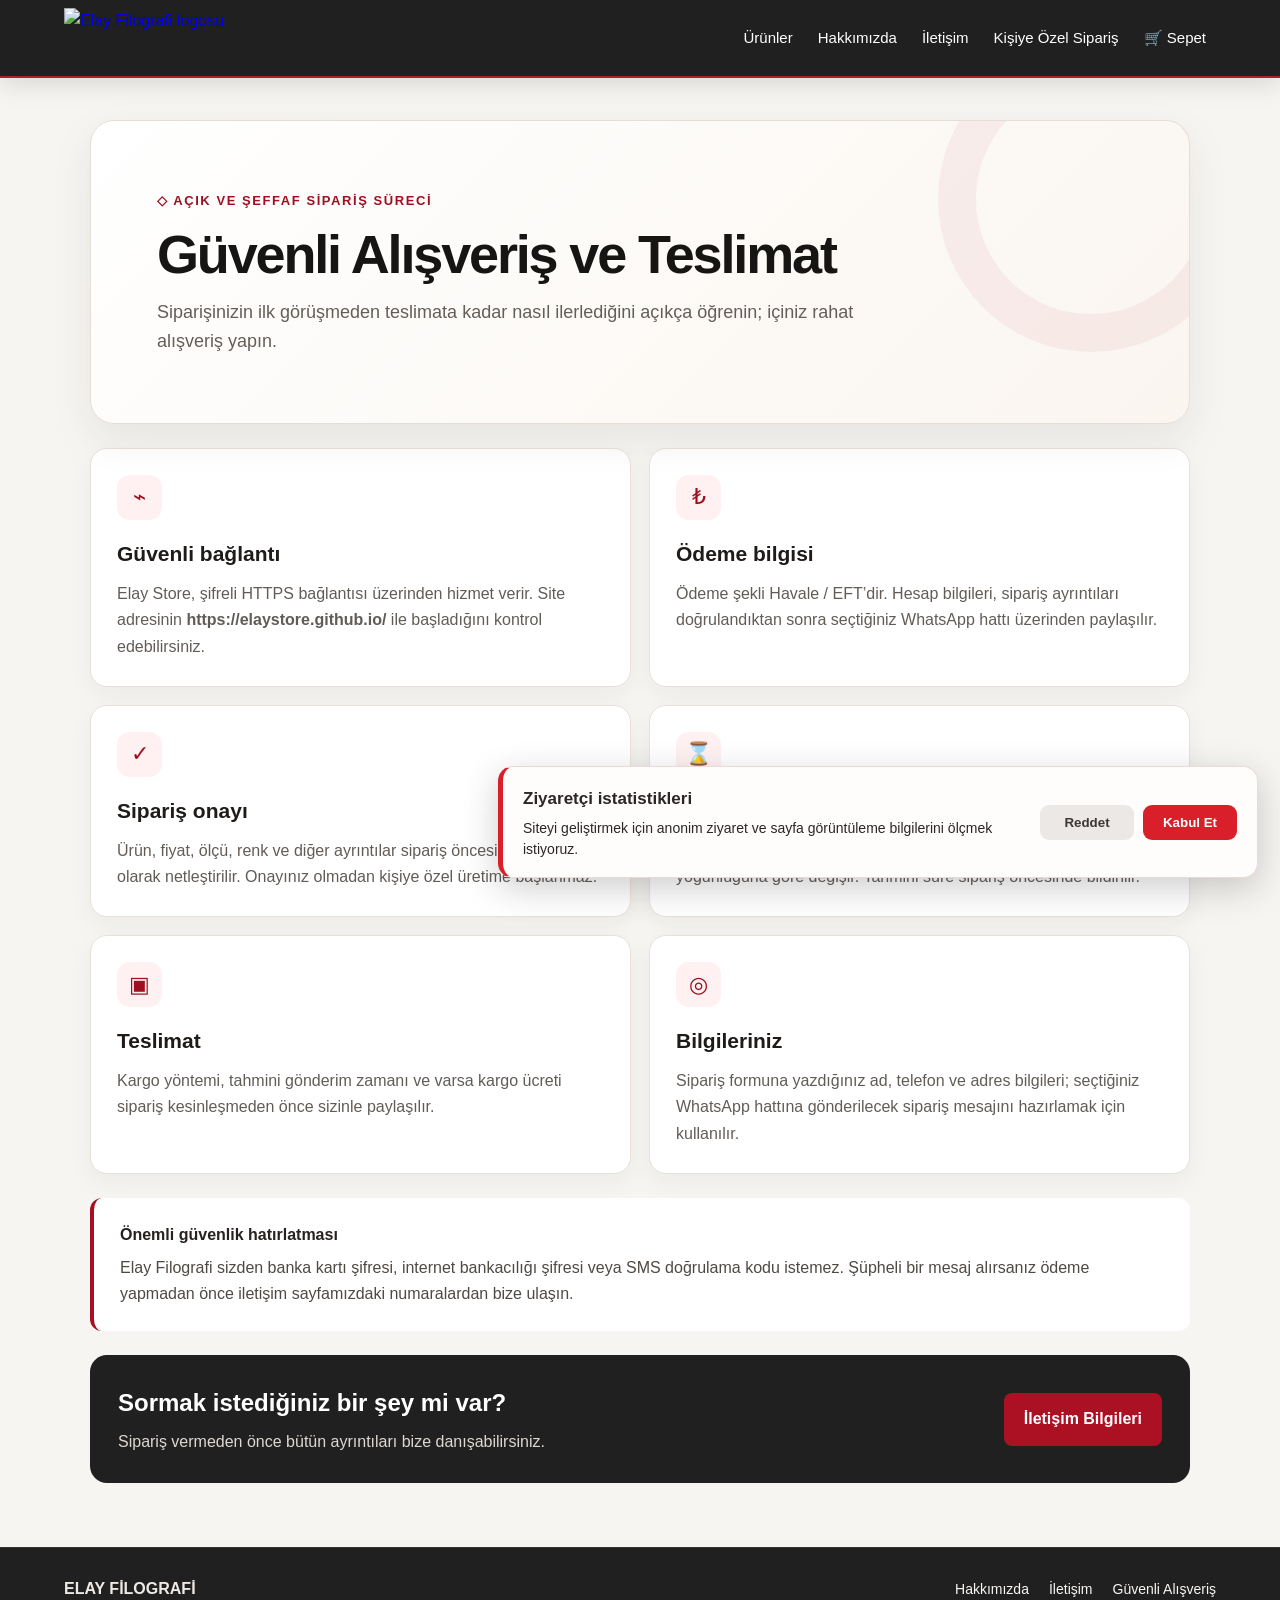
==== commit 1facc280: "Refresh shared header styles" ====
--- a/guvenli-alisveris.html
+++ b/guvenli-alisveris.html
@@ -7,7 +7,7 @@
   <meta name="description" content="Elay Store sipariş, ödeme, hazırlanma ve teslimat süreci hakkında güvenli alışveriş bilgileri.">
   <meta name="robots" content="index, follow">
   <link rel="canonical" href="https://elaystore.github.io/guvenli-alisveris.html">
-  <link rel="stylesheet" href="tema.css?v=18">
+  <link rel="stylesheet" href="tema.css?v=26">
   <script src="analitik.js?v=1" defer></script>
   <style>
     *{box-sizing:border-box}
--- a/tema.css
+++ b/tema.css
@@ -58,6 +58,96 @@
 
 #cikisBtn {
     border-color: var(--elay-pembe) !important;
+}
+
+.profil-menu {
+    position: relative;
+    color: #fff;
+}
+
+.profil-menu[hidden] {
+    display: none !important;
+}
+
+.profil-menu summary {
+    padding: 8px 11px;
+    border: 1px solid rgba(255, 255, 255, .35);
+    border-radius: 8px;
+    color: #fff;
+    background: rgba(255, 255, 255, .06);
+    font-weight: 700;
+    white-space: nowrap;
+    cursor: pointer;
+    list-style: none;
+}
+
+.profil-menu summary::-webkit-details-marker {
+    display: none;
+}
+
+.profil-menu[open] summary {
+    background: rgba(216, 31, 42, .88);
+}
+
+.profil-acilir {
+    position: absolute;
+    top: calc(100% + 10px);
+    right: 0;
+    z-index: 12000;
+    display: grid;
+    min-width: 230px;
+    padding: 9px;
+    border: 1px solid #eadfd8;
+    border-radius: 13px;
+    color: #292525;
+    background: #fff;
+    box-shadow: 0 18px 45px rgba(20, 16, 15, .24);
+}
+
+.profil-acilir::before {
+    position: absolute;
+    top: -6px;
+    right: 22px;
+    width: 11px;
+    height: 11px;
+    border-top: 1px solid #eadfd8;
+    border-left: 1px solid #eadfd8;
+    background: #fff;
+    content: "";
+    transform: rotate(45deg);
+}
+
+.profil-acilir strong {
+    overflow: hidden;
+    padding: 10px 11px 12px;
+    border-bottom: 1px solid #eee5df;
+    color: #6f6863;
+    font-size: 13px;
+    text-overflow: ellipsis;
+    white-space: nowrap;
+}
+
+header .profil-acilir a,
+header .profil-acilir button {
+    display: block;
+    width: 100%;
+    margin: 2px 0 !important;
+    padding: 10px 11px !important;
+    border: 0 !important;
+    border-radius: 8px;
+    color: #292525 !important;
+    background: transparent !important;
+    font: inherit;
+    font-weight: 650;
+    text-align: left;
+    text-decoration: none;
+    cursor: pointer;
+}
+
+header .profil-acilir a:hover,
+header .profil-acilir button:hover {
+    color: #a50e20 !important;
+    background: #f8eeeb !important;
 }
 
 .container,
@@ -751,6 +841,9 @@
     position: sticky;
     top: 0;
     z-index: 1000;
+    display: flex;
+    align-items: center;
+    justify-content: space-between;
     min-height: 78px;
     padding: 8px max(5%, 24px) !important;
     border-bottom: 2px solid rgba(216, 31, 42, .8);
@@ -769,6 +862,12 @@
     align-items: center;
     justify-content: flex-end;
     gap: 2px;
+}
+
+header nav > a,
+header nav > a:visited {
+    color: #fff !important;
+    text-decoration: none;
 }
 
 header nav a,
@@ -989,7 +1088,7 @@
 
 .kategoriler {
     display: grid !important;
-    grid-template-columns: repeat(5, minmax(0, 1fr));
+    grid-template-columns: repeat(6, minmax(0, 1fr));
     margin: 0 0 46px !important;
     padding-bottom: 3px;
 }
@@ -1014,12 +1113,136 @@
     padding-top: 3px;
 }
 
+.urun-araclari {
+    display: grid;
+    grid-template-columns: minmax(260px, 1fr) minmax(215px, .55fr) auto auto;
+    align-items: end;
+    gap: 14px;
+    margin: 18px 0 8px;
+    padding: 16px;
+    border: 1px solid var(--elay-ince-cizgi);
+    border-radius: 15px;
+    background: rgba(255, 255, 255, .88);
+    box-shadow: 0 7px 22px rgba(45, 38, 38, .05);
+}
+
+.urun-arama {
+    position: relative;
+    display: block;
+}
+
+.urun-arama .arama-simgesi {
+    position: absolute;
+    top: 50%;
+    left: 15px;
+    color: #766f6b;
+    font-size: 23px;
+    line-height: 1;
+    transform: translateY(-52%);
+    pointer-events: none;
+}
+
+.urun-arama input,
+.urun-siralama select {
+    width: 100%;
+    height: 48px;
+    border: 1px solid #d9d3cf;
+    border-radius: 10px;
+    background: #fff;
+    color: #2d292a;
+    outline: none;
+    transition: border-color .2s ease, box-shadow .2s ease;
+}
+
+.urun-arama input {
+    padding: 0 16px 0 45px;
+    font-size: 15px;
+}
+
+.urun-siralama {
+    display: grid;
+    gap: 5px;
+    color: #665f5c;
+    font-size: 12px;
+    font-weight: 700;
+}
+
+.urun-siralama select {
+    padding: 0 38px 0 13px;
+    font-size: 14px;
+    cursor: pointer;
+}
+
+.urun-arama input:focus,
+.urun-siralama select:focus {
+    border-color: var(--elay-kirmizi);
+    box-shadow: 0 0 0 3px rgba(168, 15, 24, .10);
+}
+
+.stok-filtresi {
+    display: flex;
+    align-items: center;
+    gap: 9px;
+    min-height: 48px;
+    padding: 0 4px;
+    color: #464041;
+    font-size: 14px;
+    font-weight: 600;
+    white-space: nowrap;
+    cursor: pointer;
+}
+
+.stok-filtresi input {
+    width: 18px;
+    height: 18px;
+    accent-color: var(--elay-kirmizi);
+}
+
+.filtre-temizle {
+    min-height: 48px;
+    padding: 0 18px;
+    border: 1px solid #d9d3cf;
+    border-radius: 10px;
+    background: #fff;
+    color: var(--elay-kirmizi-koyu);
+    font-weight: 700;
+    cursor: pointer;
+}
+
+.filtre-temizle:hover {
+    border-color: var(--elay-kirmizi);
+    background: #fff8f7;
+}
+
+.urun-sonuc {
+    min-height: 21px;
+    margin: 8px 3px 17px;
+    color: #77706d;
+    font-size: 13px;
+}
+
+.urun-bos {
+    grid-column: 1 / -1;
+    margin: 0;
+    padding: 38px 22px;
+    border: 1px dashed #d6ceca;
+    border-radius: 14px;
+    background: #fff;
+    color: #655f5c;
+    text-align: center;
+}
+
+.urun-bos[hidden] {
+    display: none !important;
+}
+
 .urunler {
     grid-template-columns: repeat(4, minmax(0, 1fr));
     gap: 22px;
 }
 
 .urun {
+    position: relative;
     display: flex;
     flex-direction: column;
     min-width: 0;
@@ -1031,6 +1254,68 @@
     transition: transform .25s ease, box-shadow .25s ease, border-color .25s ease;
 }
 
+.favori-btn {
+    position: absolute;
+    top: 24px;
+    right: 24px;
+    z-index: 3;
+    display: grid;
+    width: 42px;
+    height: 42px;
+    margin: 0;
+    padding: 0;
+    place-items: center;
+    border: 1px solid rgba(185, 174, 166, .72);
+    border-radius: 50%;
+    color: #8f1725;
+    background: rgba(255, 255, 255, .94);
+    box-shadow: 0 5px 15px rgba(38, 30, 26, .12);
+    font-size: 24px;
+    line-height: 1;
+    cursor: pointer;
+    transition: transform .18s ease, color .18s ease, background .18s ease;
+}
+
+.favori-btn[hidden] {
+    display: none !important;
+}
+
+.favori-btn:hover {
+    transform: scale(1.07);
+}
+
+.favori-btn.aktif {
+    border-color: #a80f22;
+    color: #fff;
+    background: #a80f22;
+}
+
+.alt-bildirim {
+    position: fixed;
+    bottom: 24px;
+    left: 50%;
+    z-index: 20000;
+    max-width: calc(100% - 32px);
+    padding: 11px 18px;
+    border: 1px solid rgba(255, 255, 255, .18);
+    border-radius: 999px;
+    color: #fff;
+    background: rgba(31, 29, 28, .94);
+    box-shadow: 0 10px 28px rgba(0, 0, 0, .22);
+    font-size: 14px;
+    font-weight: 650;
+    text-align: center;
+    opacity: 0;
+    transform: translate(-50%, 18px);
+    transition: opacity .2s ease, transform .2s ease;
+    pointer-events: none;
+}
+
+.alt-bildirim.goster {
+    opacity: 1;
+    transform: translate(-50%, 0);
+}
+
 .urun:hover {
     border-color: #d9ccc5 !important;
     box-shadow: 0 15px 34px rgba(45, 38, 38, .12) !important;
@@ -1200,6 +1485,10 @@
         grid-template-columns: repeat(2, minmax(0, 1fr));
     }
 
+    .urun-araclari {
+        grid-template-columns: repeat(2, minmax(0, 1fr));
+    }
+
     .kategoriler {
         grid-template-columns: repeat(2, minmax(0, 1fr));
     }
@@ -1287,6 +1576,20 @@
     .urunler {
         grid-template-columns: 1fr;
         gap: 16px;
+    }
+
+    .urun-araclari {
+        grid-template-columns: 1fr;
+        gap: 11px;
+        padding: 13px;
+    }
+
+    .stok-filtresi {
+        min-height: 38px;
+    }
+
+    .filtre-temizle {
+        min-height: 43px;
     }
 
     .urun img {
@@ -1469,6 +1772,10 @@
     margin-top: 14px;
 }
 
+.galeri-kucuk.dortlu {
+    grid-template-columns: repeat(4, minmax(0, 1fr));
+}
+
 .galeri-kucuk button {
     display: block;
     width: 100%;
@@ -1619,6 +1926,7 @@
 }
 
 .yeni-detay .detay-aksiyonlar .detay-sepet,
+.yeni-detay .detay-aksiyonlar .detay-favori,
 .yeni-detay .detay-aksiyonlar .detay-whatsapp {
     display: inline-flex;
     align-items: center;
@@ -1642,11 +1950,27 @@
 }
 
 .yeni-detay .detay-aksiyonlar .detay-whatsapp {
+    grid-column: 1 / -1;
     color: #9f1020;
     background: #fff;
 }
 
+.yeni-detay .detay-aksiyonlar .detay-favori {
+    color: #9f1020;
+    background: #fff;
+}
+
+.yeni-detay .detay-aksiyonlar .detay-favori[hidden] {
+    display: none !important;
+}
+
+.yeni-detay .detay-aksiyonlar .detay-favori.aktif {
+    color: #fff;
+    background: #9f1020;
+}
+
 .yeni-detay .detay-aksiyonlar .detay-sepet:hover,
+.yeni-detay .detay-aksiyonlar .detay-favori:hover,
 .yeni-detay .detay-aksiyonlar .detay-whatsapp:hover {
     transform: translateY(-2px);
     box-shadow: 0 10px 22px rgba(70, 42, 26, .14);
@@ -1862,6 +2186,16 @@
         grid-template-columns: 1fr;
     }
 
+    .yeni-detay .detay-aksiyonlar .detay-whatsapp {
+        grid-column: auto;
+    }
+
+    .alt-bildirim {
+        bottom: 16px;
+        padding: 10px 15px;
+        font-size: 13px;
+    }
+
     .detay-sekmeler {
         gap: 18px;
     }
@@ -1890,3 +2224,348 @@
         height: 360px;
     }
 }
+
+
+/* Son görüntülenen ürünler */
+.son-goruntulenen {
+    margin: 46px 0 54px;
+    padding-top: 34px;
+    border-top: 1px solid #ddd3cc;
+}
+
+.son-goruntulenen[hidden] {
+    display: none !important;
+}
+
+.son-goruntulenen-ust {
+    display: flex;
+    align-items: center;
+    justify-content: space-between;
+    gap: 18px;
+    margin-bottom: 22px;
+}
+
+.son-goruntulenen-ust h2 {
+    margin: 0;
+    color: #1f1d1c;
+    font-family: "Segoe UI Variable", "Segoe UI", Arial, sans-serif;
+    font-size: clamp(27px, 3vw, 36px);
+    letter-spacing: -.02em;
+}
+
+.son-goruntulenen-ust button {
+    width: auto;
+    margin: 0;
+    padding: 8px 10px;
+    border: 0;
+    color: #a80f22;
+    background: transparent;
+    font-size: 14px;
+    font-weight: 700;
+    cursor: pointer;
+}
+
+.son-goruntulenen-ust button:hover {
+    text-decoration: underline;
+}
+
+.son-goruntulenen-liste {
+    display: grid;
+    grid-template-columns: repeat(4, minmax(0, 1fr));
+    gap: 18px;
+}
+
+.son-goruntulenen-kart {
+    position: relative;
+    display: flex;
+    min-width: 0;
+    padding: 11px 11px 13px;
+    flex-direction: column;
+    border: 1px solid #e7ddd5;
+    border-radius: 14px;
+    color: #242120;
+    background: #fff;
+    box-shadow: 0 8px 24px rgba(45, 38, 38, .06);
+    text-decoration: none;
+    transition: transform .2s ease, box-shadow .2s ease, border-color .2s ease;
+}
+
+.son-goruntulenen-kart:hover {
+    border-color: #d5c7bf;
+    box-shadow: 0 13px 28px rgba(45, 38, 38, .11);
+    transform: translateY(-3px);
+}
+
+.son-goruntulenen-kart img {
+    width: 100%;
+    aspect-ratio: 4 / 3;
+    border-radius: 10px;
+    object-fit: contain;
+    background: #f3efeb;
+}
+
+.son-goruntulenen-kart h3 {
+    margin: 13px 3px 7px;
+    color: #242120;
+    font-size: 17px;
+    line-height: 1.3;
+}
+
+.son-goruntulenen-kart small {
+    margin: 0 3px 8px;
+    color: #c98212;
+    font-size: 13px;
+}
+
+.son-goruntulenen-kart strong {
+    margin: 0 3px 12px;
+    color: #1d1b1a;
+    font-size: 20px;
+}
+
+.son-goruntulenen-kart span {
+    display: block;
+    margin-top: auto;
+    padding: 10px 12px;
+    border: 1px solid #ae1023;
+    border-radius: 7px;
+    color: #a80f22;
+    font-size: 14px;
+    font-weight: 750;
+    text-align: center;
+}
+
+.son-goruntulenen-kart:hover span {
+    color: #fff;
+    background: #a80f22;
+}
+
+@media (max-width: 900px) {
+    .son-goruntulenen-liste {
+        grid-template-columns: repeat(2, minmax(0, 1fr));
+    }
+}
+
+@media (max-width: 540px) {
+    .son-goruntulenen {
+        margin-top: 34px;
+        padding-top: 26px;
+    }
+
+    .son-goruntulenen-ust {
+        align-items: flex-start;
+    }
+
+    .son-goruntulenen-ust h2 {
+        font-size: 25px;
+    }
+
+    .son-goruntulenen-ust button {
+        flex: 0 0 auto;
+        padding-right: 0;
+        font-size: 12px;
+    }
+
+    .son-goruntulenen-liste {
+        grid-template-columns: 1fr;
+    }
+}
+
+
+/* Ana sayfa ürün rozetleri */
+.urun-rozetler {
+    position: absolute;
+    top: 29px;
+    left: 29px;
+    z-index: 5;
+    display: flex;
+    align-items: flex-start;
+    flex-direction: column;
+    gap: 6px;
+    pointer-events: none;
+}
+
+.urun-rozeti {
+    display: inline-flex;
+    align-items: center;
+    min-height: 25px;
+    padding: 5px 9px;
+    border: 1px solid rgba(255, 255, 255, .45);
+    border-radius: 5px;
+    color: #fff;
+    box-shadow: 0 4px 12px rgba(42, 31, 25, .14);
+    font-size: 10px;
+    font-weight: 800;
+    letter-spacing: .08em;
+    line-height: 1;
+}
+
+.urun-rozeti-yeni {
+    background: linear-gradient(135deg, #bd152a, #970b1d);
+}
+
+.urun-rozeti-begenilen {
+    color: #332619;
+    background: linear-gradient(135deg, #d9b56d, #c49a4d);
+}
+
+@media (max-width: 600px) {
+    .urun-rozetler {
+        top: 27px;
+        left: 27px;
+    }
+}
+
+
+/* Profil açılır menüsü grupları */
+.profil-acilir {
+    min-width: 260px;
+}
+
+.profil-acilir .profil-ayirici {
+    display: block;
+    height: 1px;
+    margin: 5px 8px;
+    background: #eee5df;
+}
+
+/* Sık sorulan sorular sayfası */
+.sss-sayfasi {
+    min-height: 100vh;
+    background: #f7f4f0;
+}
+
+.sss-ana {
+    width: min(980px, calc(100% - 40px));
+    margin: 0 auto;
+    padding: 48px 0 64px;
+}
+
+.sss-baslik {
+    margin-bottom: 28px;
+    text-align: center;
+}
+
+.sss-baslik span {
+    color: #a81022;
+    font-size: 12px;
+    font-weight: 750;
+    letter-spacing: .18em;
+}
+
+.sss-baslik h1 {
+    margin: 10px 0 12px;
+    color: #1d1b1a;
+    font-size: clamp(34px, 5vw, 50px);
+    letter-spacing: -.035em;
+}
+
+.sss-baslik p {
+    max-width: 650px;
+    margin: 0 auto;
+    color: #706962;
+    line-height: 1.65;
+}
+
+.sss-liste {
+    display: grid;
+    gap: 12px;
+}
+
+.sss-liste details {
+    border: 1px solid #e5ddd6;
+    border-radius: 12px;
+    background: #fff;
+    box-shadow: 0 7px 22px rgba(50, 38, 30, .045);
+    overflow: hidden;
+}
+
+.sss-liste summary {
+    position: relative;
+    padding: 20px 54px 20px 22px;
+    color: #282522;
+    font-size: 17px;
+    font-weight: 700;
+    cursor: pointer;
+    list-style: none;
+}
+
+.sss-liste summary::-webkit-details-marker {
+    display: none;
+}
+
+.sss-liste summary::after {
+    position: absolute;
+    top: 50%;
+    right: 22px;
+    color: #a81022;
+    content: "+";
+    font-size: 25px;
+    font-weight: 400;
+    transform: translateY(-50%);
+}
+
+.sss-liste details[open] summary {
+    color: #a81022;
+}
+
+.sss-liste details[open] summary::after {
+    content: "−";
+}
+
+.sss-cevap {
+    padding: 0 22px 21px;
+    border-top: 1px solid #f0e9e3;
+    color: #625c56;
+    line-height: 1.7;
+}
+
+.sss-cevap p {
+    margin: 16px 0 0;
+}
+
+.sss-destek {
+    margin-top: 28px;
+    padding: 26px;
+    border-radius: 13px;
+    color: #fff;
+    background: linear-gradient(135deg, #b71126, #850817);
+    text-align: center;
+}
+
+.sss-destek h2 {
+    margin: 0 0 8px;
+    font-size: 23px;
+}
+
+.sss-destek p {
+    margin: 0 0 18px;
+    color: #f5dfe3;
+}
+
+.sss-destek a {
+    display: inline-flex;
+    padding: 11px 18px;
+    border-radius: 7px;
+    color: #971022;
+    background: #fff;
+    font-weight: 750;
+    text-decoration: none;
+}
+
+@media (max-width: 600px) {
+    .sss-ana {
+        width: calc(100% - 24px);
+        padding-top: 30px;
+    }
+
+    .sss-liste summary {
+        padding: 17px 48px 17px 17px;
+        font-size: 15px;
+    }
+
+    .sss-cevap {
+        padding: 0 17px 18px;
+        font-size: 14px;
+    }
+}
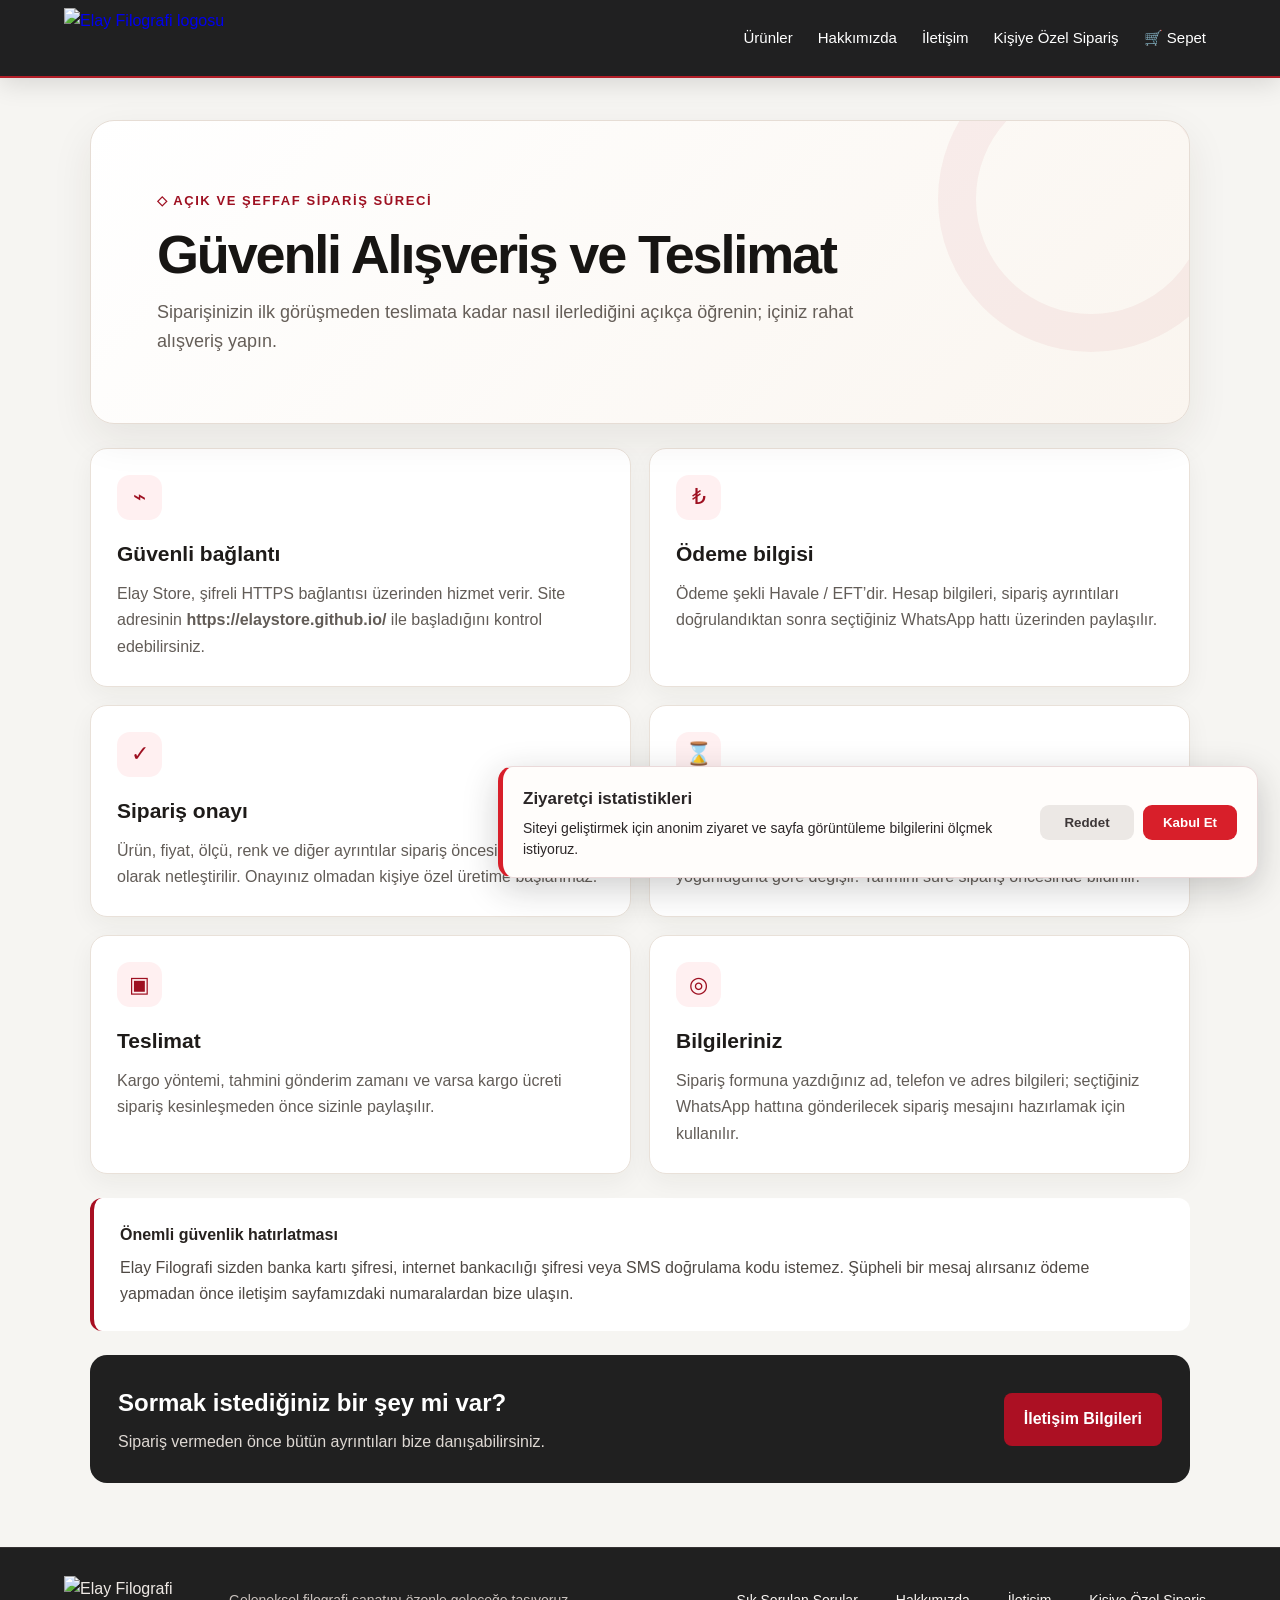
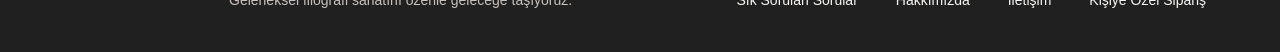
==== commit 219ebf35: "Unify footer layout" ====
--- a/guvenli-alisveris.html
+++ b/guvenli-alisveris.html
@@ -7,7 +7,7 @@
   <meta name="description" content="Elay Store sipariş, ödeme, hazırlanma ve teslimat süreci hakkında güvenli alışveriş bilgileri.">
   <meta name="robots" content="index, follow">
   <link rel="canonical" href="https://elaystore.github.io/guvenli-alisveris.html">
-  <link rel="stylesheet" href="tema.css?v=26">
+  <link rel="stylesheet" href="tema.css?v=27">
   <script src="analitik.js?v=1" defer></script>
   <style>
     *{box-sizing:border-box}
@@ -99,13 +99,17 @@
     </section>
   </main>
 
-  <footer class="ana-footer">
-    <strong>ELAY FİLOGRAFİ</strong>
+    <footer class="ana-footer">
     <div>
+      <img src="elay-logo.jpeg?v=3" alt="Elay Filografi">
+      <p>Geleneksel filografi sanatını özenle geleceğe taşıyoruz.</p>
+    </div>
+    <nav aria-label="Alt menü">
+      <a href="sss.html">Sık Sorulan Sorular</a>
       <a href="hakkimizda.html">Hakkımızda</a>
       <a href="iletisim.html">İletişim</a>
-      <a href="guvenli-alisveris.html">Güvenli Alışveriş</a>
-    </div>
+      <a href="kisiye-ozel.html">Kişiye Özel Sipariş</a>
+    </nav>
   </footer>
 </body>
 </html>
--- a/tema.css
+++ b/tema.css
@@ -831,6 +831,10 @@
 }
 
 body {
+    min-height: 100vh;
+    margin: 0;
+    display: flex;
+    flex-direction: column;
     overflow-x: hidden;
     background: var(--elay-arka-plan) !important;
     background-image: none !important;
@@ -1376,6 +1380,10 @@
 }
 
 .ana-footer {
+    width: 100%;
+    margin-top: auto;
+    box-sizing: border-box;
+    flex: 0 0 auto;
     display: flex;
     align-items: center;
     justify-content: space-between;
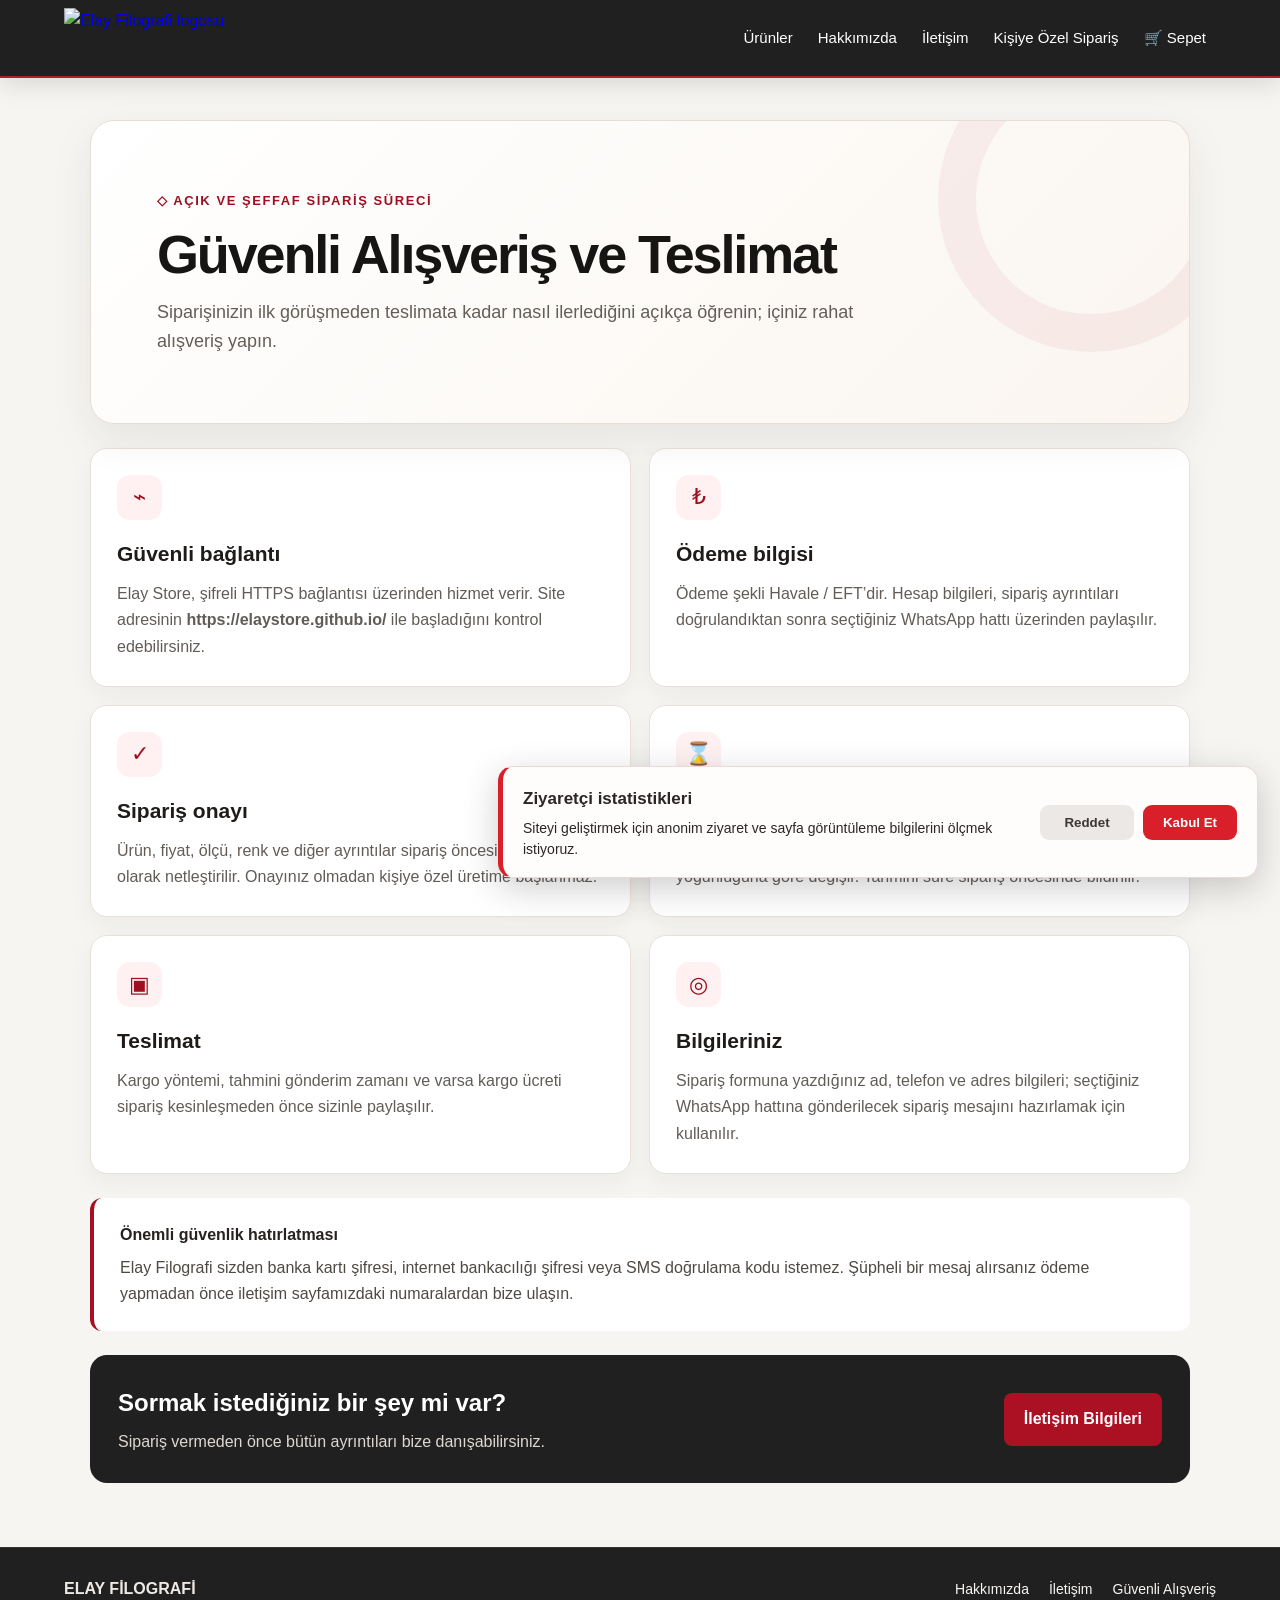
==== commit acf6de3e: "Güvenli alışveriş sayfası stil önbelleğini yenile" ====
--- a/guvenli-alisveris.html
+++ b/guvenli-alisveris.html
@@ -7,7 +7,7 @@
   <meta name="description" content="Elay Store sipariş, ödeme, hazırlanma ve teslimat süreci hakkında güvenli alışveriş bilgileri.">
   <meta name="robots" content="index, follow">
   <link rel="canonical" href="https://elaystore.github.io/guvenli-alisveris.html">
-  <link rel="stylesheet" href="tema.css?v=27">
+  <link rel="stylesheet" href="tema.css?v=28">
   <script src="analitik.js?v=1" defer></script>
   <style>
     *{box-sizing:border-box}
@@ -99,17 +99,13 @@
     </section>
   </main>
 
-    <footer class="ana-footer">
+  <footer class="ana-footer">
+    <strong>ELAY FİLOGRAFİ</strong>
     <div>
-      <img src="elay-logo.jpeg?v=3" alt="Elay Filografi">
-      <p>Geleneksel filografi sanatını özenle geleceğe taşıyoruz.</p>
-    </div>
-    <nav aria-label="Alt menü">
-      <a href="sss.html">Sık Sorulan Sorular</a>
       <a href="hakkimizda.html">Hakkımızda</a>
       <a href="iletisim.html">İletişim</a>
-      <a href="kisiye-ozel.html">Kişiye Özel Sipariş</a>
-    </nav>
+      <a href="guvenli-alisveris.html">Güvenli Alışveriş</a>
+    </div>
   </footer>
 </body>
 </html>
--- a/tema.css
+++ b/tema.css
@@ -60,96 +60,6 @@
     border-color: var(--elay-pembe) !important;
 }
 
-.profil-menu {
-    position: relative;
-    color: #fff;
-}
-
-.profil-menu[hidden] {
-    display: none !important;
-}
-
-.profil-menu summary {
-    padding: 8px 11px;
-    border: 1px solid rgba(255, 255, 255, .35);
-    border-radius: 8px;
-    color: #fff;
-    background: rgba(255, 255, 255, .06);
-    font-weight: 700;
-    white-space: nowrap;
-    cursor: pointer;
-    list-style: none;
-}
-
-.profil-menu summary::-webkit-details-marker {
-    display: none;
-}
-
-.profil-menu[open] summary {
-    background: rgba(216, 31, 42, .88);
-}
-
-.profil-acilir {
-    position: absolute;
-    top: calc(100% + 10px);
-    right: 0;
-    z-index: 12000;
-    display: grid;
-    min-width: 230px;
-    padding: 9px;
-    border: 1px solid #eadfd8;
-    border-radius: 13px;
-    color: #292525;
-    background: #fff;
-    box-shadow: 0 18px 45px rgba(20, 16, 15, .24);
-}
-
-.profil-acilir::before {
-    position: absolute;
-    top: -6px;
-    right: 22px;
-    width: 11px;
-    height: 11px;
-    border-top: 1px solid #eadfd8;
-    border-left: 1px solid #eadfd8;
-    background: #fff;
-    content: "";
-    transform: rotate(45deg);
-}
-
-.profil-acilir strong {
-    overflow: hidden;
-    padding: 10px 11px 12px;
-    border-bottom: 1px solid #eee5df;
-    color: #6f6863;
-    font-size: 13px;
-    text-overflow: ellipsis;
-    white-space: nowrap;
-}
-
-header .profil-acilir a,
-header .profil-acilir button {
-    display: block;
-    width: 100%;
-    margin: 2px 0 !important;
-    padding: 10px 11px !important;
-    border: 0 !important;
-    border-radius: 8px;
-    color: #292525 !important;
-    background: transparent !important;
-    font: inherit;
-    font-weight: 650;
-    text-align: left;
-    text-decoration: none;
-    cursor: pointer;
-}
-
-header .profil-acilir a:hover,
-header .profil-acilir button:hover {
-    color: #a50e20 !important;
-    background: #f8eeeb !important;
-}
-
 .container,
 main {
     position: relative;
@@ -162,9 +72,13 @@
     min-height: 335px;
     padding: 58px 56px;
     border-radius: 18px;
-    background:
-        linear-gradient(90deg, rgba(244,241,237,.99) 0%, rgba(244,241,237,.97) 39%, rgba(244,241,237,.76) 58%, rgba(244,241,237,.12) 100%),
-        url("tablo-01.png") center 43% / cover no-repeat;
+    background-color: #f6efe7;
+    background-image:
+        linear-gradient(90deg, rgba(244,241,237,.99) 0%, rgba(244,241,237,.97) 39%, rgba(244,241,237,.72) 57%, rgba(244,241,237,.08) 100%),
+        url("anka-hero.webp");
+    background-position: center, right center;
+    background-size: 100% 100%, auto 100%;
+    background-repeat: no-repeat, no-repeat;
     color: var(--elay-siyah);
     box-shadow: 0 10px 28px rgba(32, 32, 32, .18);
 }
@@ -747,7 +661,7 @@
         padding: 30px 23px;
         background:
             linear-gradient(90deg, rgba(244,241,237,.97) 0%, rgba(244,241,237,.9) 64%, rgba(244,241,237,.38) 100%),
-            url("tablo-01.png") 68% 42% / cover no-repeat;
+            url("anka-hero.webp") right center / cover no-repeat;
     }
 
     .giris-vitrin h2 {
@@ -831,10 +745,6 @@
 }
 
 body {
-    min-height: 100vh;
-    margin: 0;
-    display: flex;
-    flex-direction: column;
     overflow-x: hidden;
     background: var(--elay-arka-plan) !important;
     background-image: none !important;
@@ -845,9 +755,6 @@
     position: sticky;
     top: 0;
     z-index: 1000;
-    display: flex;
-    align-items: center;
-    justify-content: space-between;
     min-height: 78px;
     padding: 8px max(5%, 24px) !important;
     border-bottom: 2px solid rgba(216, 31, 42, .8);
@@ -866,12 +773,7 @@
     align-items: center;
     justify-content: flex-end;
     gap: 2px;
-}
-
-header nav > a,
-header nav > a:visited {
-    color: #fff !important;
-    text-decoration: none;
+    position: relative;
 }
 
 header nav a,
@@ -879,6 +781,108 @@
     margin-left: 3px !important;
     font-size: 15px;
     white-space: nowrap;
+}
+
+.profil-menu {
+    position: relative;
+    flex: 0 0 auto;
+    margin-left: 3px;
+}
+
+.profil-menu > summary {
+    display: flex;
+    align-items: center;
+    min-height: 41px;
+    padding: 8px 13px;
+    border: 1px solid rgba(255, 255, 255, .38);
+    border-radius: 9px;
+    color: #fff;
+    font-weight: 700;
+    white-space: nowrap;
+    cursor: pointer;
+    list-style: none;
+    transition: background-color .2s ease, border-color .2s ease;
+}
+
+.profil-menu > summary::-webkit-details-marker {
+    display: none;
+}
+
+.profil-menu > summary:hover,
+.profil-menu[open] > summary {
+    border-color: var(--elay-pembe);
+    background: rgba(216, 31, 42, .72);
+}
+
+.profil-acilir {
+    position: absolute;
+    top: calc(100% + 12px);
+    right: 0;
+    z-index: 1300;
+    display: flex;
+    flex-direction: column;
+    width: 270px;
+    padding: 12px;
+    border: 1px solid #e7ded8;
+    border-radius: 14px;
+    background: #fff;
+    box-shadow: 0 18px 42px rgba(31, 26, 26, .22);
+}
+
+.profil-menu:not([open]) > .profil-acilir {
+    display: none;
+}
+
+.profil-menu[open] > .profil-acilir {
+    display: flex;
+}
+
+.profil-acilir::before {
+    content: "";
+    position: absolute;
+    top: -7px;
+    right: 24px;
+    width: 13px;
+    height: 13px;
+    border-top: 1px solid #e7ded8;
+    border-left: 1px solid #e7ded8;
+    background: #fff;
+    transform: rotate(45deg);
+}
+
+.profil-acilir strong {
+    padding: 7px 10px 12px;
+    border-bottom: 1px solid #eee5df;
+    color: #6e6662;
+    font-size: 14px;
+}
+
+header nav .profil-acilir a {
+    margin: 3px 0 0 !important;
+    padding: 10px 11px;
+    color: #2c2929 !important;
+    text-align: left;
+    text-decoration: none;
+}
+
+header nav .profil-acilir a:hover {
+    color: var(--elay-kirmizi-koyu) !important;
+    background: #f8efeb;
+}
+
+.profil-acilir #cikisBtn {
+    width: 100%;
+    margin: 4px 0 0 !important;
+    padding: 10px 11px !important;
+    border: 0 !important;
+    border-radius: 8px;
+    background: transparent;
+    color: var(--elay-kirmizi-koyu);
+    text-align: left;
+}
+
+.profil-acilir #cikisBtn:hover {
+    background: #f8efeb;
 }
 
 .container {
@@ -898,7 +902,7 @@
     border-radius: 22px 22px 0 0;
     background:
         linear-gradient(90deg, rgba(251,250,248,.99) 0%, rgba(251,250,248,.98) 41%, rgba(251,250,248,.78) 56%, rgba(251,250,248,.08) 82%),
-        url("tablo-01.png") 82% 43% / 56% auto no-repeat,
+        url("anka-hero.webp") right center / cover no-repeat,
         #ebe7e1 !important;
     box-shadow: 0 14px 42px rgba(45, 38, 38, .10);
 }
@@ -1092,7 +1096,7 @@
 
 .kategoriler {
     display: grid !important;
-    grid-template-columns: repeat(6, minmax(0, 1fr));
+    grid-template-columns: repeat(5, minmax(0, 1fr));
     margin: 0 0 46px !important;
     padding-bottom: 3px;
 }
@@ -1256,42 +1260,6 @@
     background: var(--elay-kart) !important;
     box-shadow: 0 8px 24px rgba(45, 38, 38, .07) !important;
     transition: transform .25s ease, box-shadow .25s ease, border-color .25s ease;
-}
-
-.favori-btn {
-    position: absolute;
-    top: 24px;
-    right: 24px;
-    z-index: 3;
-    display: grid;
-    width: 42px;
-    height: 42px;
-    margin: 0;
-    padding: 0;
-    place-items: center;
-    border: 1px solid rgba(185, 174, 166, .72);
-    border-radius: 50%;
-    color: #8f1725;
-    background: rgba(255, 255, 255, .94);
-    box-shadow: 0 5px 15px rgba(38, 30, 26, .12);
-    font-size: 24px;
-    line-height: 1;
-    cursor: pointer;
-    transition: transform .18s ease, color .18s ease, background .18s ease;
-}
-
-.favori-btn[hidden] {
-    display: none !important;
-}
-
-.favori-btn:hover {
-    transform: scale(1.07);
-}
-
-.favori-btn.aktif {
-    border-color: #a80f22;
-    color: #fff;
-    background: #a80f22;
 }
 
 .alt-bildirim {
@@ -1380,10 +1348,6 @@
 }
 
 .ana-footer {
-    width: 100%;
-    margin-top: auto;
-    box-sizing: border-box;
-    flex: 0 0 auto;
     display: flex;
     align-items: center;
     justify-content: space-between;
@@ -1462,7 +1426,7 @@
         padding: 46px 34px;
         background:
             linear-gradient(90deg, rgba(251,250,248,.98) 0%, rgba(251,250,248,.94) 58%, rgba(251,250,248,.34) 100%),
-            url("tablo-01.png") 86% 45% / auto 100% no-repeat,
+            url("anka-hero.webp") right center / cover no-repeat,
             #ebe7e1 !important;
     }
 
@@ -1524,7 +1488,7 @@
         border-radius: 17px 17px 0 0;
         background:
             linear-gradient(180deg, rgba(251,250,248,.99) 0%, rgba(251,250,248,.97) 54%, rgba(251,250,248,.28) 77%, rgba(251,250,248,.08) 100%),
-            url("tablo-01.png") center bottom / 100% auto no-repeat,
+            url("anka-hero.webp") 78% center / auto 100% no-repeat,
             #ebe7e1 !important;
     }
 
@@ -1934,7 +1898,6 @@
 }
 
 .yeni-detay .detay-aksiyonlar .detay-sepet,
-.yeni-detay .detay-aksiyonlar .detay-favori,
 .yeni-detay .detay-aksiyonlar .detay-whatsapp {
     display: inline-flex;
     align-items: center;
@@ -1958,27 +1921,11 @@
 }
 
 .yeni-detay .detay-aksiyonlar .detay-whatsapp {
-    grid-column: 1 / -1;
     color: #9f1020;
     background: #fff;
 }
 
-.yeni-detay .detay-aksiyonlar .detay-favori {
-    color: #9f1020;
-    background: #fff;
-}
-
-.yeni-detay .detay-aksiyonlar .detay-favori[hidden] {
-    display: none !important;
-}
-
-.yeni-detay .detay-aksiyonlar .detay-favori.aktif {
-    color: #fff;
-    background: #9f1020;
-}
-
 .yeni-detay .detay-aksiyonlar .detay-sepet:hover,
-.yeni-detay .detay-aksiyonlar .detay-favori:hover,
 .yeni-detay .detay-aksiyonlar .detay-whatsapp:hover {
     transform: translateY(-2px);
     box-shadow: 0 10px 22px rgba(70, 42, 26, .14);
@@ -2194,10 +2141,6 @@
         grid-template-columns: 1fr;
     }
 
-    .yeni-detay .detay-aksiyonlar .detay-whatsapp {
-        grid-column: auto;
-    }
-
     .alt-bildirim {
         bottom: 16px;
         padding: 10px 15px;
@@ -2232,348 +2175,3 @@
         height: 360px;
     }
 }
-
-
-/* Son görüntülenen ürünler */
-.son-goruntulenen {
-    margin: 46px 0 54px;
-    padding-top: 34px;
-    border-top: 1px solid #ddd3cc;
-}
-
-.son-goruntulenen[hidden] {
-    display: none !important;
-}
-
-.son-goruntulenen-ust {
-    display: flex;
-    align-items: center;
-    justify-content: space-between;
-    gap: 18px;
-    margin-bottom: 22px;
-}
-
-.son-goruntulenen-ust h2 {
-    margin: 0;
-    color: #1f1d1c;
-    font-family: "Segoe UI Variable", "Segoe UI", Arial, sans-serif;
-    font-size: clamp(27px, 3vw, 36px);
-    letter-spacing: -.02em;
-}
-
-.son-goruntulenen-ust button {
-    width: auto;
-    margin: 0;
-    padding: 8px 10px;
-    border: 0;
-    color: #a80f22;
-    background: transparent;
-    font-size: 14px;
-    font-weight: 700;
-    cursor: pointer;
-}
-
-.son-goruntulenen-ust button:hover {
-    text-decoration: underline;
-}
-
-.son-goruntulenen-liste {
-    display: grid;
-    grid-template-columns: repeat(4, minmax(0, 1fr));
-    gap: 18px;
-}
-
-.son-goruntulenen-kart {
-    position: relative;
-    display: flex;
-    min-width: 0;
-    padding: 11px 11px 13px;
-    flex-direction: column;
-    border: 1px solid #e7ddd5;
-    border-radius: 14px;
-    color: #242120;
-    background: #fff;
-    box-shadow: 0 8px 24px rgba(45, 38, 38, .06);
-    text-decoration: none;
-    transition: transform .2s ease, box-shadow .2s ease, border-color .2s ease;
-}
-
-.son-goruntulenen-kart:hover {
-    border-color: #d5c7bf;
-    box-shadow: 0 13px 28px rgba(45, 38, 38, .11);
-    transform: translateY(-3px);
-}
-
-.son-goruntulenen-kart img {
-    width: 100%;
-    aspect-ratio: 4 / 3;
-    border-radius: 10px;
-    object-fit: contain;
-    background: #f3efeb;
-}
-
-.son-goruntulenen-kart h3 {
-    margin: 13px 3px 7px;
-    color: #242120;
-    font-size: 17px;
-    line-height: 1.3;
-}
-
-.son-goruntulenen-kart small {
-    margin: 0 3px 8px;
-    color: #c98212;
-    font-size: 13px;
-}
-
-.son-goruntulenen-kart strong {
-    margin: 0 3px 12px;
-    color: #1d1b1a;
-    font-size: 20px;
-}
-
-.son-goruntulenen-kart span {
-    display: block;
-    margin-top: auto;
-    padding: 10px 12px;
-    border: 1px solid #ae1023;
-    border-radius: 7px;
-    color: #a80f22;
-    font-size: 14px;
-    font-weight: 750;
-    text-align: center;
-}
-
-.son-goruntulenen-kart:hover span {
-    color: #fff;
-    background: #a80f22;
-}
-
-@media (max-width: 900px) {
-    .son-goruntulenen-liste {
-        grid-template-columns: repeat(2, minmax(0, 1fr));
-    }
-}
-
-@media (max-width: 540px) {
-    .son-goruntulenen {
-        margin-top: 34px;
-        padding-top: 26px;
-    }
-
-    .son-goruntulenen-ust {
-        align-items: flex-start;
-    }
-
-    .son-goruntulenen-ust h2 {
-        font-size: 25px;
-    }
-
-    .son-goruntulenen-ust button {
-        flex: 0 0 auto;
-        padding-right: 0;
-        font-size: 12px;
-    }
-
-    .son-goruntulenen-liste {
-        grid-template-columns: 1fr;
-    }
-}
-
-
-/* Ana sayfa ürün rozetleri */
-.urun-rozetler {
-    position: absolute;
-    top: 29px;
-    left: 29px;
-    z-index: 5;
-    display: flex;
-    align-items: flex-start;
-    flex-direction: column;
-    gap: 6px;
-    pointer-events: none;
-}
-
-.urun-rozeti {
-    display: inline-flex;
-    align-items: center;
-    min-height: 25px;
-    padding: 5px 9px;
-    border: 1px solid rgba(255, 255, 255, .45);
-    border-radius: 5px;
-    color: #fff;
-    box-shadow: 0 4px 12px rgba(42, 31, 25, .14);
-    font-size: 10px;
-    font-weight: 800;
-    letter-spacing: .08em;
-    line-height: 1;
-}
-
-.urun-rozeti-yeni {
-    background: linear-gradient(135deg, #bd152a, #970b1d);
-}
-
-.urun-rozeti-begenilen {
-    color: #332619;
-    background: linear-gradient(135deg, #d9b56d, #c49a4d);
-}
-
-@media (max-width: 600px) {
-    .urun-rozetler {
-        top: 27px;
-        left: 27px;
-    }
-}
-
-
-/* Profil açılır menüsü grupları */
-.profil-acilir {
-    min-width: 260px;
-}
-
-.profil-acilir .profil-ayirici {
-    display: block;
-    height: 1px;
-    margin: 5px 8px;
-    background: #eee5df;
-}
-
-/* Sık sorulan sorular sayfası */
-.sss-sayfasi {
-    min-height: 100vh;
-    background: #f7f4f0;
-}
-
-.sss-ana {
-    width: min(980px, calc(100% - 40px));
-    margin: 0 auto;
-    padding: 48px 0 64px;
-}
-
-.sss-baslik {
-    margin-bottom: 28px;
-    text-align: center;
-}
-
-.sss-baslik span {
-    color: #a81022;
-    font-size: 12px;
-    font-weight: 750;
-    letter-spacing: .18em;
-}
-
-.sss-baslik h1 {
-    margin: 10px 0 12px;
-    color: #1d1b1a;
-    font-size: clamp(34px, 5vw, 50px);
-    letter-spacing: -.035em;
-}
-
-.sss-baslik p {
-    max-width: 650px;
-    margin: 0 auto;
-    color: #706962;
-    line-height: 1.65;
-}
-
-.sss-liste {
-    display: grid;
-    gap: 12px;
-}
-
-.sss-liste details {
-    border: 1px solid #e5ddd6;
-    border-radius: 12px;
-    background: #fff;
-    box-shadow: 0 7px 22px rgba(50, 38, 30, .045);
-    overflow: hidden;
-}
-
-.sss-liste summary {
-    position: relative;
-    padding: 20px 54px 20px 22px;
-    color: #282522;
-    font-size: 17px;
-    font-weight: 700;
-    cursor: pointer;
-    list-style: none;
-}
-
-.sss-liste summary::-webkit-details-marker {
-    display: none;
-}
-
-.sss-liste summary::after {
-    position: absolute;
-    top: 50%;
-    right: 22px;
-    color: #a81022;
-    content: "+";
-    font-size: 25px;
-    font-weight: 400;
-    transform: translateY(-50%);
-}
-
-.sss-liste details[open] summary {
-    color: #a81022;
-}
-
-.sss-liste details[open] summary::after {
-    content: "−";
-}
-
-.sss-cevap {
-    padding: 0 22px 21px;
-    border-top: 1px solid #f0e9e3;
-    color: #625c56;
-    line-height: 1.7;
-}
-
-.sss-cevap p {
-    margin: 16px 0 0;
-}
-
-.sss-destek {
-    margin-top: 28px;
-    padding: 26px;
-    border-radius: 13px;
-    color: #fff;
-    background: linear-gradient(135deg, #b71126, #850817);
-    text-align: center;
-}
-
-.sss-destek h2 {
-    margin: 0 0 8px;
-    font-size: 23px;
-}
-
-.sss-destek p {
-    margin: 0 0 18px;
-    color: #f5dfe3;
-}
-
-.sss-destek a {
-    display: inline-flex;
-    padding: 11px 18px;
-    border-radius: 7px;
-    color: #971022;
-    background: #fff;
-    font-weight: 750;
-    text-decoration: none;
-}
-
-@media (max-width: 600px) {
-    .sss-ana {
-        width: calc(100% - 24px);
-        padding-top: 30px;
-    }
-
-    .sss-liste summary {
-        padding: 17px 48px 17px 17px;
-        font-size: 15px;
-    }
-
-    .sss-cevap {
-        padding: 0 17px 18px;
-        font-size: 14px;
-    }
-}
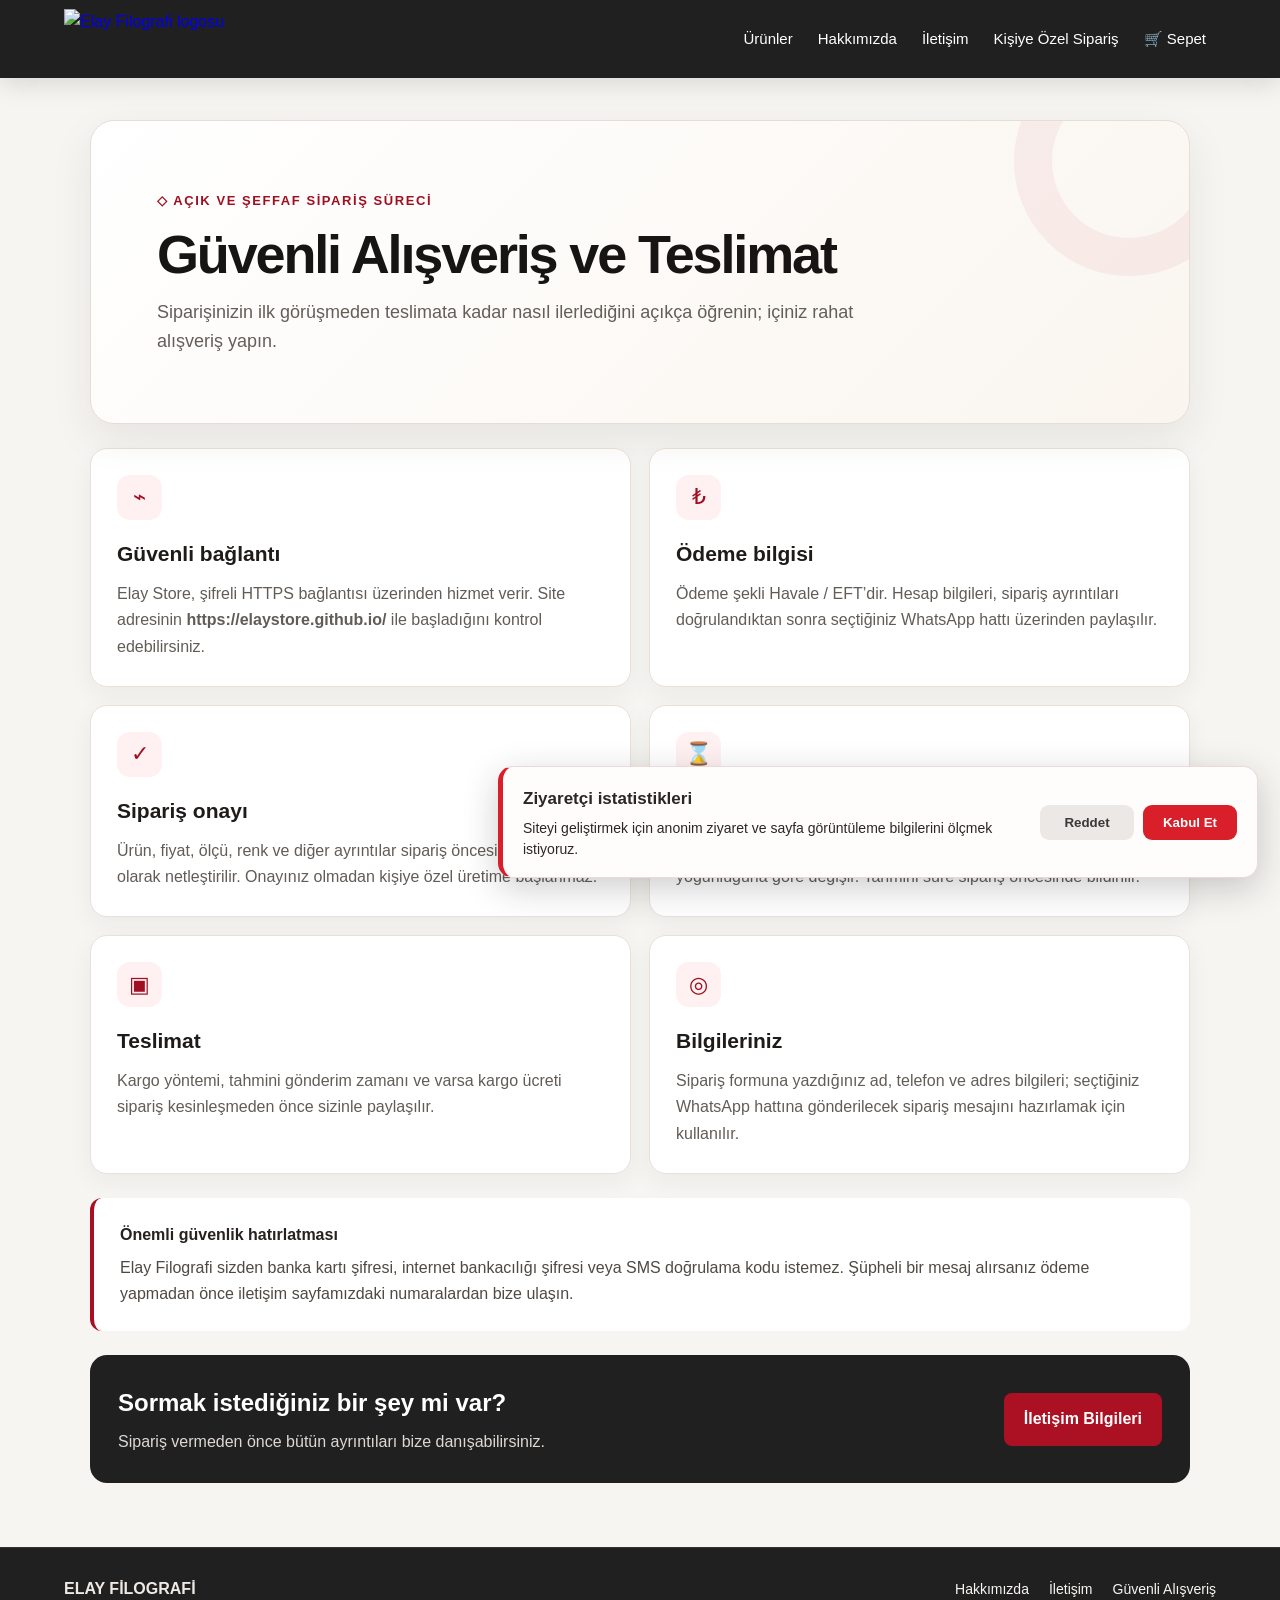
==== commit de6511d4: "Güvenli alışveriş sayfası üst çizgisini kaldır" ====
--- a/guvenli-alisveris.html
+++ b/guvenli-alisveris.html
@@ -7,7 +7,7 @@
   <meta name="description" content="Elay Store sipariş, ödeme, hazırlanma ve teslimat süreci hakkında güvenli alışveriş bilgileri.">
   <meta name="robots" content="index, follow">
   <link rel="canonical" href="https://elaystore.github.io/guvenli-alisveris.html">
-  <link rel="stylesheet" href="tema.css?v=28">
+  <link rel="stylesheet" href="tema.css?v=34">
   <script src="analitik.js?v=1" defer></script>
   <style>
     *{box-sizing:border-box}
--- a/tema.css
+++ b/tema.css
@@ -22,7 +22,7 @@
     min-height: 86px;
     padding: 10px 6% !important;
     background: var(--elay-siyah) !important;
-    border-bottom: 3px solid var(--elay-kirmizi);
+    border-bottom: 0 !important;
     box-shadow: 0 5px 20px rgba(0, 0, 0, .16);
 }
 
@@ -757,9 +757,13 @@
     z-index: 1000;
     min-height: 78px;
     padding: 8px max(5%, 24px) !important;
-    border-bottom: 2px solid rgba(216, 31, 42, .8);
+    border-bottom: 0 !important;
     background: rgba(28, 28, 29, .98) !important;
     box-shadow: 0 6px 24px rgba(0, 0, 0, .12);
+}
+
+.ana-sayfa-body > header {
+    border-bottom: 0 !important;
 }
 
 .site-logo {
@@ -1300,6 +1304,45 @@
     background: #f2efeb !important;
 }
 
+.urun > .favori-btn {
+    position: absolute !important;
+    top: 24px !important;
+    right: 24px !important;
+    z-index: 3;
+    display: inline-flex;
+    align-items: center;
+    justify-content: center;
+    width: 42px !important;
+    min-width: 42px !important;
+    height: 42px !important;
+    min-height: 42px !important;
+    margin: 0 !important;
+    padding: 0 !important;
+    border: 1px solid rgba(255, 255, 255, .88);
+    border-radius: 50%;
+    color: #9f1020;
+    background: rgba(255, 255, 255, .94);
+    box-shadow: 0 6px 18px rgba(35, 25, 22, .16);
+    font-size: 23px;
+    line-height: 1;
+    cursor: pointer;
+    backdrop-filter: blur(6px);
+    transition: transform .18s ease, color .18s ease, background .18s ease;
+}
+
+.urun > .favori-btn:hover {
+    transform: scale(1.07);
+}
+
+.urun > .favori-btn.aktif {
+    color: #fff;
+    background: #b81024;
+}
+
+.urun > .favori-btn[hidden] {
+    display: none !important;
+}
+
 .urun h2 {
     min-height: 48px;
     margin: 16px 3px 8px;
@@ -1623,10 +1666,25 @@
 }
 
 /* Ürün detay sayfası */
+.urun-detay-body {
+    margin: 0;
+    padding: 0;
+}
+
+.urun-detay-body *,
+.urun-detay-body *::before,
+.urun-detay-body *::after {
+    box-sizing: border-box;
+}
+
 .urun-detay-body > header {
     display: flex;
     align-items: center;
     justify-content: space-between;
+    position: relative !important;
+    top: auto !important;
+    border-bottom: 0 !important;
+    width: 100%;
 }
 
 .urun-detay-body > header nav a {
@@ -1641,7 +1699,7 @@
 
 .urun-detay-sayfasi {
     width: min(1240px, calc(100% - 40px));
-    margin: 0 auto;
+    margin: 0 auto !important;
     padding: 28px 0 0;
 }
 
@@ -1898,6 +1956,7 @@
 }
 
 .yeni-detay .detay-aksiyonlar .detay-sepet,
+.yeni-detay .detay-aksiyonlar .detay-favori,
 .yeni-detay .detay-aksiyonlar .detay-whatsapp {
     display: inline-flex;
     align-items: center;
@@ -1920,12 +1979,27 @@
     box-shadow: 0 8px 18px rgba(155, 11, 30, .18);
 }
 
+.yeni-detay .detay-aksiyonlar .detay-favori {
+    color: #9f1020;
+    background: #fff;
+}
+
+.yeni-detay .detay-aksiyonlar .detay-favori.aktif {
+    color: #fff;
+    background: #9f1020;
+}
+
+.yeni-detay .detay-aksiyonlar .detay-favori[hidden] {
+    display: none !important;
+}
+
 .yeni-detay .detay-aksiyonlar .detay-whatsapp {
     color: #9f1020;
     background: #fff;
 }
 
 .yeni-detay .detay-aksiyonlar .detay-sepet:hover,
+.yeni-detay .detay-aksiyonlar .detay-favori:hover,
 .yeni-detay .detay-aksiyonlar .detay-whatsapp:hover {
     transform: translateY(-2px);
     box-shadow: 0 10px 22px rgba(70, 42, 26, .14);
